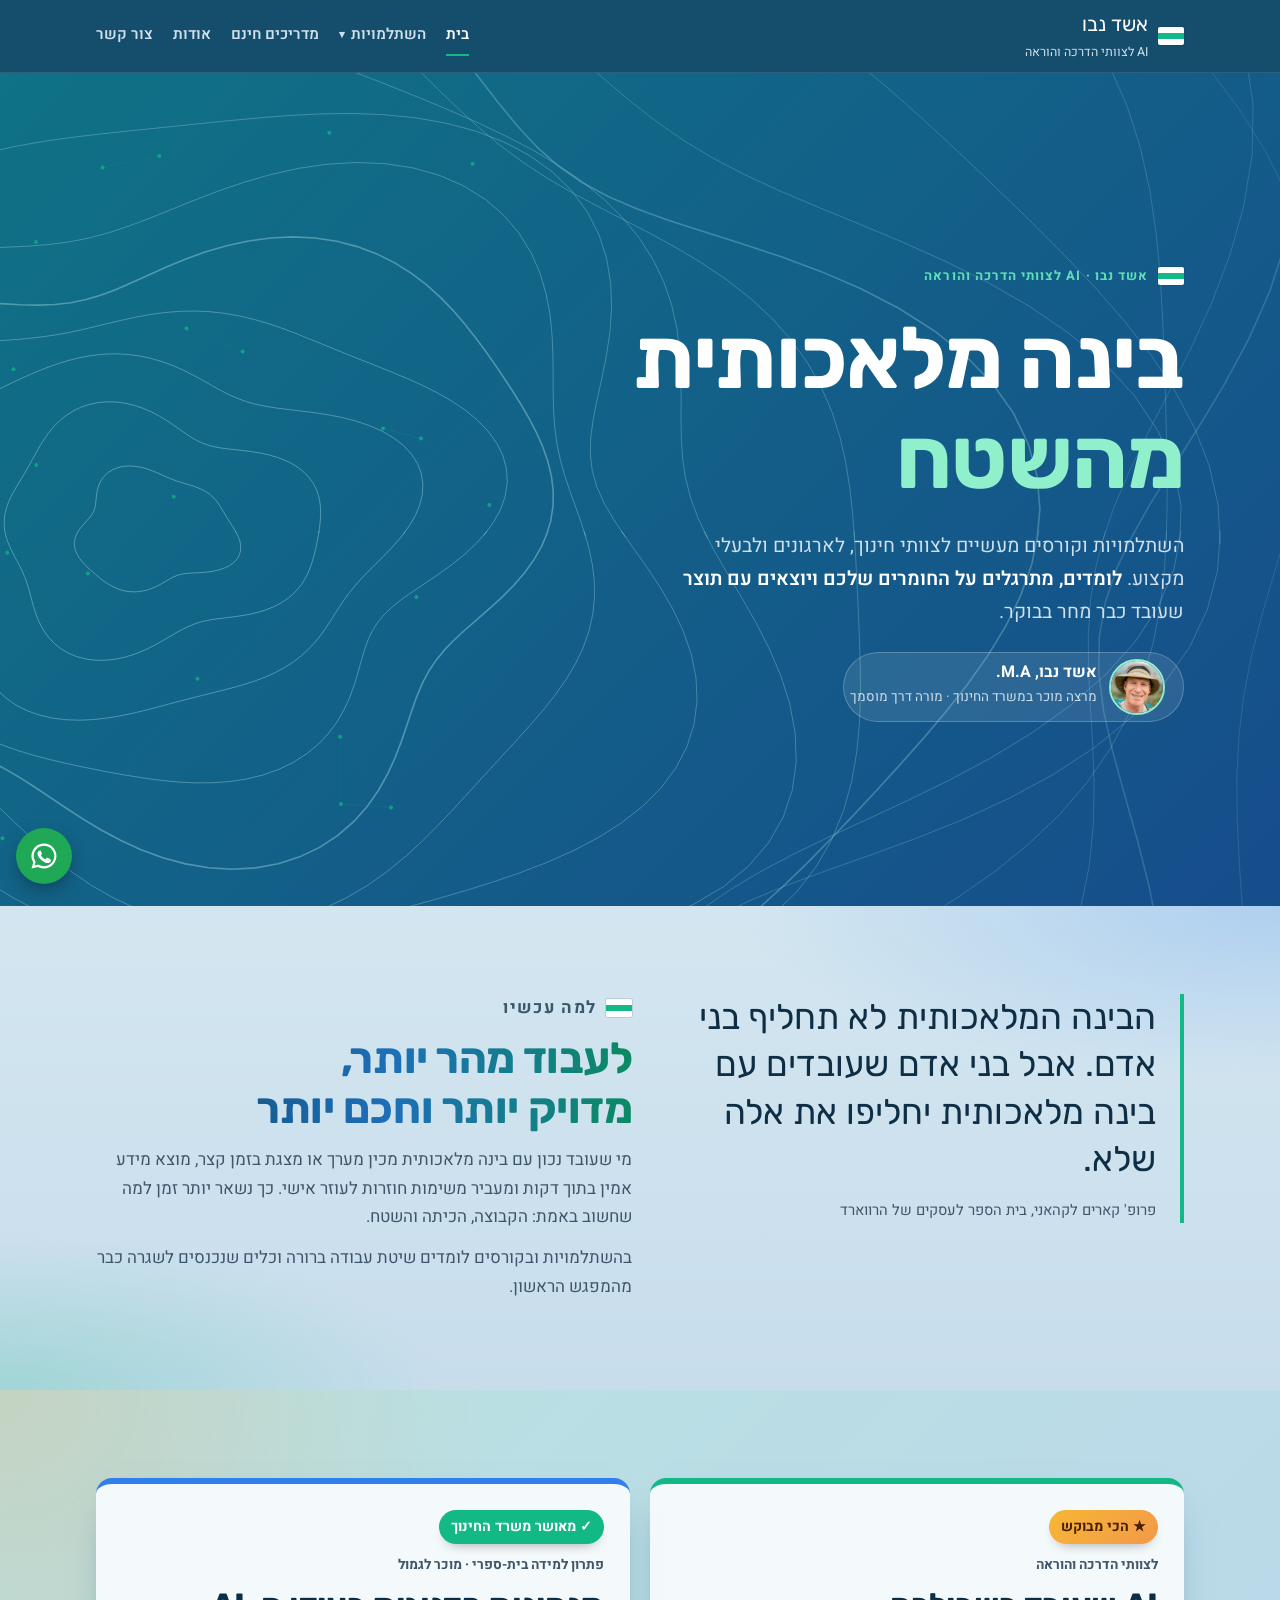
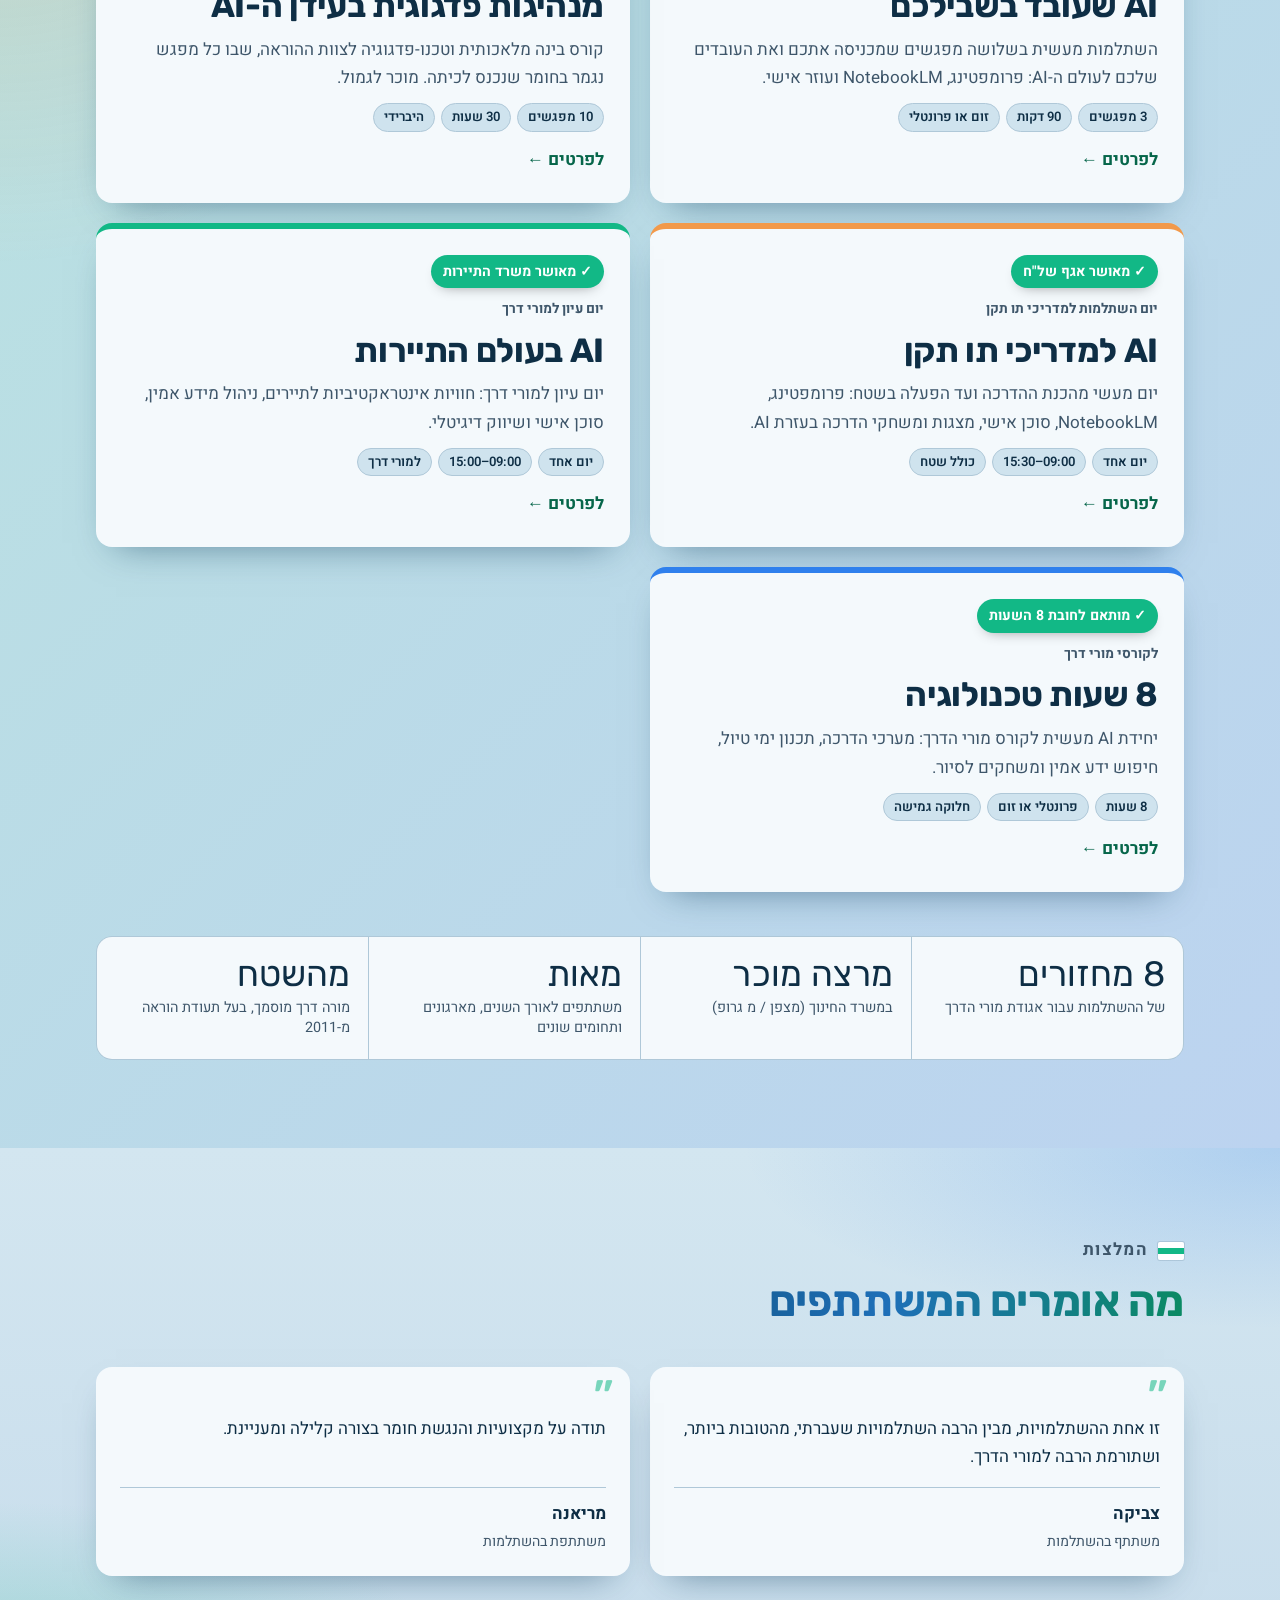
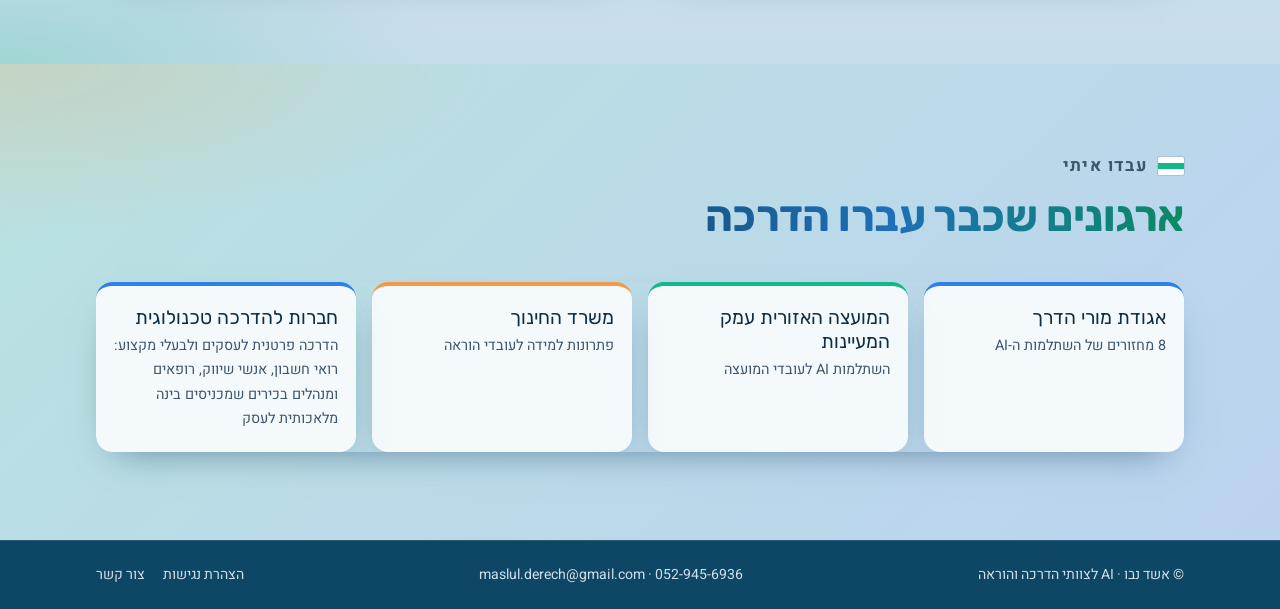
==== index.html @ 171f913a "נגישות, אייקון לטלפון ומפת אתר - קישור דילוג לתוכן, תפריט נגיש למקלדת וקורא מסך - תיקוני ניגודיות צב" ====
<!doctype html>
<html lang="he" dir="rtl">
<head>
<meta charset="utf-8">
<meta name="color-scheme" content="only light">
<meta name="viewport" content="width=device-width,initial-scale=1,viewport-fit=cover">
<title>אשד נבו AI</title>
<meta name="claude:viewport-fit-sides" content="cover">
<meta name="description" content="השתלמויות וקורסים מעשיים בבינה מלאכותית לצוותי הוראה והדרכה, עם אשד נבו.">
<meta property="og:title" content="אשד נבו | AI לצוותי הדרכה והוראה">
<meta property="og:description" content="השתלמויות וקורסים מעשיים בבינה מלאכותית לצוותי הוראה והדרכה, עם אשד נבו.">
<meta property="og:locale" content="he_IL">
<meta property="og:type" content="website">
<meta property="og:image" content="https://nevoes.github.io/eshed-ai/og.jpg">
<meta property="og:image:width" content="1200">
<meta property="og:image:height" content="630">
<meta name="twitter:card" content="summary_large_image">
<meta name="theme-color" content="#0E4766">
<link rel="icon" href="icon.svg" type="image/svg+xml">
<link rel="icon" href="favicon-32.png" sizes="32x32" type="image/png">
<link rel="apple-touch-icon" href="apple-touch-icon.png">
<link rel="manifest" href="manifest.webmanifest">
<meta name="apple-mobile-web-app-title" content="אשד נבו AI">
<link rel="preconnect" href="https://fonts.googleapis.com">
<link rel="preconnect" href="https://fonts.gstatic.com" crossorigin>
<link rel="stylesheet" href="https://fonts.googleapis.com/css2?family=Rubik:wght@500;700&family=Heebo:wght@400;500;600;700&family=IBM+Plex+Mono:wght@500&display=swap">
<link rel="stylesheet" href="style.css?v=15">
</head>
<body>
<a class="skip-link" href="#main">דילוג לתוכן</a>
<svg width="0" height="0" style="position:absolute" aria-hidden="true"><symbol id="i-wa" viewBox="0 0 24 24"><path fill="currentColor" d="M12 2a10 10 0 0 0-8.6 15.1L2 22l5-1.3A10 10 0 1 0 12 2zm0 18.2a8.2 8.2 0 0 1-4.2-1.2l-.3-.2-3 .8.8-2.9-.2-.3A8.2 8.2 0 1 1 12 20.2zm4.5-6.1c-.2-.1-1.5-.7-1.7-.8s-.4-.1-.6.1-.7.8-.8 1-.3.2-.5.1a6.7 6.7 0 0 1-3.3-2.9c-.2-.4.2-.4.7-1.3.1-.2 0-.3 0-.4l-.8-1.8c-.2-.5-.4-.4-.6-.4h-.5a1 1 0 0 0-.7.3 3 3 0 0 0-.9 2.2 5.2 5.2 0 0 0 1.1 2.7 11.8 11.8 0 0 0 4.5 4c1.7.7 2.3.8 3.2.6a2.7 2.7 0 0 0 1.8-1.2 2.2 2.2 0 0 0 .1-1.3c0-.1-.2-.2-.5-.3z"/></symbol></svg>
<header class="top"><div class="wrap">
  <a class="brand" href="index.html"><span class="blaze" aria-hidden="true"><i></i><i></i><i></i></span><span><b>אשד נבו</b><small>AI לצוותי הדרכה והוראה</small></span></a>
  <nav class="nav" aria-label="תוכן האתר"><a href="index.html" aria-current="page">בית</a><div class="dd"><button type="button" aria-haspopup="true" aria-expanded="false">השתלמויות<span aria-hidden="true">▾</span></button><div class="dd-panel"><a href="workshop.html">השתלמות 3 מפגשי AI</a><a href="course.html">פתרון למידה לעובדי הוראה</a><a href="tav-teken.html">השתלמות למדריכי תו תקן</a><a href="tour-guides.html">השתלמות למורי דרך</a><a href="tech-hours.html">8 שעות טכנולוגיה לקורסי מורי דרך</a></div></div><a href="guides.html">מדריכים חינם</a><a href="about.html">אודות</a><a href="contact.html">צור קשר</a></nav>
  <details class="menu"><summary>תפריט</summary><nav class="panel" aria-label="תוכן האתר"><a href="index.html" aria-current="page">בית</a><a href="workshop.html">השתלמות 3 מפגשי AI</a><a href="course.html">פתרון למידה לעובדי הוראה</a><a href="tav-teken.html">השתלמות למדריכי תו תקן</a><a href="tour-guides.html">השתלמות למורי דרך</a><a href="tech-hours.html">8 שעות טכנולוגיה לקורסי מורי דרך</a><a href="guides.html">מדריכים חינם</a><a href="about.html">אודות</a><a href="contact.html">צור קשר</a></nav></details>
</div></header>
<main id="main" tabindex="-1">
<section class="band home"><canvas class="map" aria-hidden="true"></canvas><div class="wrap">
  <p class="eyebrow"><span class="blaze" aria-hidden="true"><i></i><i></i><i></i></span>אשד נבו · AI לצוותי הדרכה והוראה</p>
  <h1>בינה מלאכותית <em>מהשטח</em></h1>
  <p class="lead">השתלמויות וקורסים מעשיים לצוותי חינוך, לארגונים ולבעלי מקצוע. <strong>לומדים, מתרגלים על החומרים שלכם ויוצאים עם תוצר</strong> שעובד כבר מחר בבוקר.</p>
  <div class="who"><img src="eshed.jpg" alt="אשד נבו" width="56" height="56"><span><b>אשד נבו, M.A.</b><small>מרצה מוכר במשרד החינוך · מורה דרך מוסמך</small></span></div>
</div></section>

<section><div class="wrap split">
  <figure class="bigquote"><blockquote>הבינה המלאכותית לא תחליף בני אדם. אבל בני אדם שעובדים עם בינה מלאכותית יחליפו את אלה שלא.</blockquote><figcaption>פרופ' קארים לקהאני, בית הספר לעסקים של הרווארד</figcaption></figure>
  <div class="sec-head" style="margin:0"><p class="eyebrow"><span class="blaze" aria-hidden="true"><i></i><i></i><i></i></span>למה עכשיו</p><h2>לעבוד מהר יותר, מדויק יותר וחכם יותר</h2>
  <p>מי שעובד נכון עם בינה מלאכותית מכין מערך או מצגת בזמן קצר, מוצא מידע אמין בתוך דקות ומעביר משימות חוזרות לעוזר אישי. כך נשאר יותר זמן למה שחשוב באמת: הקבוצה, הכיתה והשטח.</p>
  <p>בהשתלמויות ובקורסים לומדים שיטת עבודה ברורה וכלים שנכנסים לשגרה כבר מהמפגש הראשון.</p></div>
</div></section>
<section class="alt"><div class="wrap" style="display:grid;gap:clamp(28px,4vw,44px)">
  <div class="products">
    <a href="workshop.html"><span class="tag hot">★ הכי מבוקש</span><span class="k">לצוותי הדרכה והוראה</span><h2>AI שעובד בשבילכם</h2><p>השתלמות מעשית בשלושה מפגשים שמכניסה אתכם ואת העובדים שלכם לעולם ה-AI: פרומפטינג, NotebookLM ועוזר אישי.</p><div class="meta"><span>3 מפגשים</span><span>90 דקות</span><span>זום או פרונטלי</span></div><span class="go">לפרטים ←</span></a>
    <a href="course.html"><span class="tag">✓ מאושר משרד החינוך</span><span class="k">פתרון למידה בית-ספרי · מוכר לגמול</span><h2>מנהיגות פדגוגית בעידן ה-AI</h2><p>קורס בינה מלאכותית וטכנו-פדגוגיה לצוות ההוראה, שבו כל מפגש נגמר בחומר שנכנס לכיתה. מוכר לגמול.</p><div class="meta"><span>10 מפגשים</span><span>30 שעות</span><span>היברידי</span></div><span class="go">לפרטים ←</span></a>
    <a href="tav-teken.html"><span class="tag">✓ מאושר אגף של"ח</span><span class="k">יום השתלמות למדריכי תו תקן</span><h2>AI למדריכי תו תקן</h2><p>יום מעשי מהכנת ההדרכה ועד הפעלה בשטח: פרומפטינג, NotebookLM, סוכן אישי, מצגות ומשחקי הדרכה בעזרת AI.</p><div class="meta"><span>יום אחד</span><span>09:00–15:30</span><span>כולל שטח</span></div><span class="go">לפרטים ←</span></a>
    <a href="tour-guides.html"><span class="tag">✓ מאושר משרד התיירות</span><span class="k">יום עיון למורי דרך</span><h2>AI בעולם התיירות</h2><p>יום עיון למורי דרך: חוויות אינטראקטיביות לתיירים, ניהול מידע אמין, סוכן אישי ושיווק דיגיטלי.</p><div class="meta"><span>יום אחד</span><span>09:00–15:00</span><span>למורי דרך</span></div><span class="go">לפרטים ←</span></a>
    <a href="tech-hours.html"><span class="tag">✓ מותאם לחובת 8 השעות</span><span class="k">לקורסי מורי דרך</span><h2>8 שעות טכנולוגיה</h2><p>יחידת AI מעשית לקורס מורי הדרך: מערכי הדרכה, תכנון ימי טיול, חיפוש ידע אמין ומשחקים לסיור.</p><div class="meta"><span>8 שעות</span><span>פרונטלי או זום</span><span>חלוקה גמישה</span></div><span class="go">לפרטים ←</span></a>
  </div>
  <div class="proof">
  <div><b>8 מחזורים</b><small>של ההשתלמות עבור אגודת מורי הדרך</small></div>
  <div><b>מרצה מוכר</b><small>במשרד החינוך (מצפן / מ גרופ)</small></div>
  <div><b>מאות</b><small>משתתפים לאורך השנים, מארגונים ותחומים שונים</small></div>
  <div><b>מהשטח</b><small>מורה דרך מוסמך, בעל תעודת הוראה מ-2011</small></div>
</div>
</div></section>
<section><div class="wrap">
  <div class="sec-head"><p class="eyebrow"><span class="blaze" aria-hidden="true"><i></i><i></i><i></i></span>המלצות</p><h2>מה אומרים המשתתפים</h2></div>
  <div class="quotes q2">
    <figure class="quote"><blockquote>זו אחת ההשתלמויות, מבין הרבה השתלמויות שעברתי, מהטובות ביותר, ושתורמת הרבה למורי הדרך.</blockquote><figcaption><b>צביקה</b><span>משתתף בהשתלמות</span></figcaption></figure>
    <figure class="quote"><blockquote>תודה על מקצועיות והנגשת חומר בצורה קלילה ומעניינת.</blockquote><figcaption><b>מריאנה</b><span>משתתפת בהשתלמות</span></figcaption></figure>
  </div>
</div></section>
<section class="alt"><div class="wrap">
  <div class="sec-head"><p class="eyebrow"><span class="blaze" aria-hidden="true"><i></i><i></i><i></i></span>עבדו איתי</p><h2>ארגונים שכבר עברו הדרכה</h2></div>
  <ul class="orgs">
    <li><b>אגודת מורי הדרך</b><span>8 מחזורים של השתלמות ה-AI</span></li>
    <li><b>המועצה האזורית עמק המעיינות</b><span>השתלמות AI לעובדי המועצה</span></li>
    <li><b>משרד החינוך</b><span>פתרונות למידה לעובדי הוראה</span></li>
    <li><b>חברות להדרכה טכנולוגית</b><span>הדרכה פרטנית לעסקים ולבעלי מקצוע: רואי חשבון, אנשי שיווק, רופאים ומנהלים בכירים שמכניסים בינה מלאכותית לעסק</span></li>
  </ul>
</div></section>
</main>
<footer class="site"><div class="wrap"><span>© אשד נבו · AI לצוותי הדרכה והוראה</span><span>052-945-6936 · maslul.derech@gmail.com</span><nav aria-label="קישורים נוספים"><a href="accessibility.html">הצהרת נגישות</a><a href="contact.html">צור קשר</a></nav></div></footer>
<a class="wa-float" href="https://wa.me/972529456936?text=%D7%94%D7%99%D7%99%20%D7%90%D7%A9%D7%93%2C%20%D7%90%D7%A9%D7%9E%D7%97%20%D7%9C%D7%A9%D7%9E%D7%95%D7%A2%20%D7%A2%D7%9C%20%D7%94%D7%94%D7%A9%D7%AA%D7%9C%D7%9E%D7%95%D7%99%D7%95%D7%AA" target="_blank" rel="noopener" aria-label="שליחת הודעה בווטסאפ"><svg><use href="#i-wa"/></svg></a>
<script src="site.js?v=4"></script>
</body>
</html>
---- style.css ----
/* Layout: trail-sign identity. Dark "map" bands (contour lines resolving into a network) open each page;
   between them, quiet paper sections marked with Israeli trail blazes (white | amber | white) as signposts. */
:root{
  --paper:#F2F4EF; --surface:#FFFFFF; --ink:#16201E; --muted:#56625E; --line:#D7DDD5;
  --night:#0F1918; --night-2:#16231F; --on-night:#E9EFEA; --on-night-muted:#A9B8B1; --contour:#3E5A50;
  --blaze:#F2A516; --blaze-ink:#9A5F00; --blaze-soft:#FBE7BF; --wa:#1FA855;
  --display:"Secular One","Rubik","Arial Hebrew",Arial,sans-serif;
  --body:"IBM Plex Sans Hebrew","Assistant","Segoe UI",Arial,sans-serif;
  --mono:"IBM Plex Mono",ui-monospace,Menlo,monospace;
  --max:1120px; --r:10px;
  color-scheme:only light;
}

*{box-sizing:border-box}
:root{box-sizing:border-box;padding-top:env(safe-area-inset-top,0px);padding-bottom:env(safe-area-inset-bottom,0px)}
@media (prefers-reduced-motion:reduce){*{transition:none!important;animation:none!important}}
body{margin:0;background:var(--paper);color:var(--ink);font-family:var(--body);font-size:1.0625rem;line-height:1.7;direction:rtl;overflow-x:hidden}
body::before{content:"";position:fixed;inset:0 0 auto;height:env(safe-area-inset-top,0px);z-index:40;background:var(--night)}
img{max-width:100%}
[hidden]{display:none!important}
h1,h2,h3{font-family:var(--display);font-weight:400;line-height:1.15;margin:0;text-wrap:balance}
p{margin:0}
a{color:inherit}
:focus-visible{outline:3px solid var(--blaze);outline-offset:3px;border-radius:4px}
.wrap{max-width:var(--max);margin-inline:auto;padding-left:max(16px,env(safe-area-inset-left,0px));padding-right:max(16px,env(safe-area-inset-right,0px))}

.blaze{display:inline-flex;flex-direction:column;width:26px;height:18px;border-radius:2px;overflow:hidden;flex:none;box-shadow:0 0 0 1px color-mix(in srgb,var(--ink) 18%,transparent)}
.blaze i{flex:1;background:#fff}.blaze i:nth-child(2){background:var(--blaze)}
.eyebrow{display:flex;align-items:center;gap:10px;font-size:.82rem;font-weight:700;letter-spacing:.08em;color:var(--blaze-ink)}
.mono{font-family:var(--mono);font-size:.8rem;letter-spacing:.02em}

.btn{display:inline-flex;align-items:center;justify-content:center;gap:8px;font:700 1rem/1 var(--body);text-decoration:none;border-radius:8px;padding:14px 22px;border:2px solid transparent;cursor:pointer;transition:transform .15s,background .15s,border-color .15s}
.btn:hover{transform:translateY(-1px)}
.btn svg{width:19px;height:19px;flex:none}
.btn-blaze{background:var(--blaze);color:#1A1405}
.btn-ghost{border-color:color-mix(in srgb,var(--on-night) 35%,transparent);color:var(--on-night)}
.btn-ghost:hover{border-color:var(--on-night)}
.btn-line{border-color:var(--line);color:var(--ink);background:var(--surface)}
.btn-line:hover{border-color:var(--ink)}
.btn-wa{background:#15803F;color:#fff}
.actions{display:flex;flex-wrap:wrap;gap:12px}

/* header + nav */
.top{position:sticky;top:env(safe-area-inset-top,0px);z-index:30;background:color-mix(in srgb,var(--night) 94%,transparent);backdrop-filter:blur(10px);color:var(--on-night);border-bottom:1px solid color-mix(in srgb,var(--on-night) 10%,transparent)}
.top .wrap{display:flex;align-items:center;justify-content:space-between;gap:16px;padding-block:12px;position:relative}
.brand{display:flex;align-items:center;gap:10px;text-decoration:none;min-width:0}
.brand b{font-family:var(--display);font-weight:400;font-size:1.25rem;line-height:1}
.brand small{display:block;font-size:.78rem;color:var(--on-night-muted);line-height:1.3;margin-top:3px}
.nav{display:flex;gap:20px;align-items:center}
.nav a{text-decoration:none;font-weight:600;font-size:.95rem;color:var(--on-night-muted);padding-block:6px;border-bottom:2px solid transparent}
.nav a:hover{color:var(--on-night)}
.nav a[aria-current="page"]{color:var(--on-night);border-color:var(--blaze)}
.menu{display:none}
.menu summary{list-style:none;cursor:pointer;border:1px solid color-mix(in srgb,var(--on-night) 25%,transparent);border-radius:8px;padding:8px 12px;font-weight:700;font-size:.92rem}
.menu summary::-webkit-details-marker{display:none}
.menu .panel{position:absolute;inset-inline:0;top:100%;background:var(--night);border-bottom:1px solid color-mix(in srgb,var(--on-night) 12%,transparent);padding:8px max(16px,env(safe-area-inset-right,0px)) 16px max(16px,env(safe-area-inset-left,0px));display:grid}
.menu .panel a{text-decoration:none;padding:12px 0;border-bottom:1px solid color-mix(in srgb,var(--on-night) 10%,transparent);font-weight:600}
.menu .panel a[aria-current="page"]{color:var(--blaze)}
@media (max-width:900px){.nav{display:none}.menu{display:block}}

/* page bands */
.band{position:relative;background:var(--night);color:var(--on-night);overflow:hidden}
.band canvas{position:absolute;inset:0;width:100%;height:100%;display:block}
.band .wrap{position:relative;display:grid;gap:18px;padding-block:clamp(44px,7vw,80px)}
.band .eyebrow{color:var(--blaze)}
.band h1{font-size:clamp(2.2rem,5.6vw,3.8rem);max-width:16ch}
.band .lead{font-size:clamp(1.05rem,1.9vw,1.22rem);max-width:48ch;color:var(--on-night-muted)}
.band.home .wrap{padding-block:clamp(56px,9vw,104px) clamp(56px,8vw,96px);gap:22px}
.band.home h1{font-size:clamp(2.6rem,7.5vw,5.4rem);max-width:11ch}
.band h1 em{font-style:normal;color:var(--blaze)}
.band .lead strong{color:var(--on-night);font-weight:600}
.creds{display:flex;flex-wrap:wrap;gap:8px}
.creds span{font-size:.86rem;font-weight:600;padding:5px 12px;border-radius:999px;border:1px solid color-mix(in srgb,var(--on-night) 22%,transparent);background:color-mix(in srgb,var(--night) 70%,transparent)}
.crumb{font-size:.88rem;color:var(--on-night-muted)}
.crumb a{text-decoration:none}

section{padding-block:clamp(48px,7vw,88px)}
.alt{background:var(--surface);border-block:1px solid var(--line)}
.sec-head{display:grid;gap:12px;margin-bottom:clamp(24px,4vw,40px);max-width:660px}
.sec-head h2{font-size:clamp(1.8rem,4vw,2.7rem)}
.sec-head p{color:var(--muted);font-size:1.06rem}

/* proof strip */
.proof{display:grid;grid-template-columns:repeat(4,minmax(0,1fr));gap:1px;background:var(--line);border:1px solid var(--line);border-radius:var(--r);overflow:hidden}
.proof div{background:var(--surface);padding:18px 18px 20px;display:grid;gap:4px;align-content:start}
.proof b{font-family:var(--display);font-weight:400;font-size:clamp(1.6rem,3vw,2.2rem);line-height:1.1}
.proof small{color:var(--muted);font-size:.9rem;line-height:1.45}
@media (max-width:820px){.proof{grid-template-columns:repeat(2,minmax(0,1fr))}}

/* table of contents (home) */
.toc{list-style:none;margin:0;padding:0;display:grid;grid-template-columns:repeat(2,minmax(0,1fr));gap:20px}
.toc a{display:grid;grid-template-columns:auto minmax(0,1fr) auto;gap:6px 16px;align-items:start;text-decoration:none;background:var(--surface);border:1px solid var(--line);border-radius:var(--r);padding:22px 22px 24px;height:100%;transition:border-color .15s,transform .15s}
.toc a:hover{border-color:var(--ink);transform:translateY(-2px)}
.toc .k{font-family:var(--display);font-size:1.6rem;line-height:1.2;color:var(--blaze-ink)}
.toc h3{font-size:1.4rem}
.toc p{grid-column:2;color:var(--muted);font-size:.98rem}
.toc .go{grid-row:1;grid-column:3;font-weight:700;color:var(--blaze-ink)}
.toc .meta{grid-column:2;display:flex;flex-wrap:wrap;gap:6px;margin-top:6px}
.toc .meta span{font-size:.82rem;font-weight:600;background:var(--paper);border:1px solid var(--line);border-radius:999px;padding:2px 10px}
.toc li.main a{border-top:3px solid var(--blaze)}
@media (max-width:760px){.toc{grid-template-columns:1fr}}

/* why */
.why{display:grid;grid-template-columns:repeat(3,minmax(0,1fr));gap:clamp(20px,3vw,40px)}
.why div{display:grid;gap:8px;align-content:start;padding-top:18px;border-top:3px solid var(--ink)}
.why h3{font-size:1.35rem}
.why p{color:var(--muted)}
@media (max-width:760px){.why{grid-template-columns:1fr}}

/* sessions (workshop) */
.track{display:grid;grid-template-columns:repeat(3,minmax(0,1fr));border:1px solid var(--line);border-radius:var(--r);overflow:hidden;background:var(--surface)}
.sess{padding:24px 24px 26px;display:grid;gap:10px;align-content:start;border-inline-start:1px solid var(--line);min-width:0}
.sess:first-child{border-inline-start:0}
.sess .num{display:flex;align-items:center;justify-content:space-between;gap:8px}
.sess .num b{font-family:var(--display);font-weight:400;font-size:2.4rem;line-height:1;color:var(--blaze-ink)}
.sess h3{font-size:1.35rem}
.sess p{color:var(--muted);font-size:.98rem}
@media (max-width:820px){.track{grid-template-columns:1fr}.sess{border-inline-start:0;border-top:1px solid var(--line)}.sess:first-child{border-top:0}}
.note{margin-top:18px;display:flex;gap:14px;align-items:flex-start;background:var(--blaze-soft);border-radius:var(--r);padding:16px 20px}
.note .blaze{margin-top:5px}
.facts{display:flex;flex-wrap:wrap;gap:10px 28px;margin-top:22px;color:var(--muted);font-size:.95rem}
.facts b{color:var(--ink)}
.aud{display:flex;flex-wrap:wrap;gap:8px 10px;align-items:center}
.aud span{font-size:.92rem;font-weight:600;padding:6px 14px;border-radius:999px;background:var(--surface);border:1px solid var(--line)}
.alt .aud span{background:var(--paper)}
.feature{display:grid;grid-template-columns:auto minmax(0,1fr);gap:18px 24px;align-items:center;background:var(--night);color:var(--on-night);border-radius:14px;padding:clamp(22px,3.5vw,34px)}
.feature b{font-family:var(--display);font-weight:400;font-size:clamp(3.2rem,8vw,5rem);line-height:1;color:var(--blaze)}
.feature h3{font-size:clamp(1.3rem,2.6vw,1.7rem)}
.feature p{color:var(--on-night-muted)}
@media (max-width:520px){.feature{grid-template-columns:1fr}}

/* course */
.specs{display:grid;grid-template-columns:repeat(4,minmax(0,1fr));gap:1px;background:var(--line);border:1px solid var(--line);border-radius:var(--r);overflow:hidden}
.specs div{background:var(--surface);padding:14px 16px;display:grid;gap:2px}
.specs b{font-family:var(--display);font-weight:400;font-size:1.5rem;line-height:1.1}
.specs small{color:var(--muted);font-size:.85rem}
@media (max-width:760px){.specs{grid-template-columns:repeat(2,minmax(0,1fr))}}
.syll{list-style:none;margin:0;padding:0;border-top:1px solid var(--line);max-width:860px}
.syll li{display:grid;grid-template-columns:3rem minmax(0,1fr) auto;gap:4px 16px;align-items:baseline;padding-block:14px;border-bottom:1px solid var(--line)}
.syll .n{font-family:var(--display);font-size:1.5rem;line-height:1.2;color:var(--blaze-ink);font-variant-numeric:tabular-nums}
.syll h3{font-family:var(--body);font-weight:700;font-size:1.04rem;line-height:1.45}
.syll .tools{grid-column:2;display:flex;flex-wrap:wrap;gap:6px}
.syll .tools span{background:var(--paper);border:1px solid var(--line);border-radius:4px;padding:1px 7px;color:var(--muted)}
.alt .syll .tools span{background:var(--paper)}
.syll .type{grid-column:3;grid-row:1;font-size:.82rem;font-weight:700;color:var(--muted);white-space:nowrap}
.syll .type.a{color:var(--blaze-ink)}
@media (max-width:520px){.syll li{grid-template-columns:2.4rem minmax(0,1fr)}.syll .type{grid-column:2;grid-row:auto}}
.cols3{display:grid;grid-template-columns:repeat(3,minmax(0,1fr));gap:clamp(18px,3vw,32px)}
.cols3 div{display:grid;gap:6px;align-content:start}
.cols3 h3{font-family:var(--body);font-weight:700;font-size:1.06rem}
.cols3 p{color:var(--muted);font-size:.97rem}
@media (max-width:760px){.cols3{grid-template-columns:1fr}}

/* about */
.about{display:grid;grid-template-columns:auto minmax(0,1fr);gap:clamp(24px,5vw,56px);align-items:start}
.portrait{width:clamp(150px,22vw,230px);aspect-ratio:1;max-width:100%;border-radius:50%;background:var(--night);color:var(--blaze);display:grid;place-items:center;font-family:var(--display);font-size:3rem;position:relative;overflow:hidden}
.portrait::after{content:"";position:absolute;inset:8px;border-radius:50%;border:2px dashed color-mix(in srgb,var(--on-night) 25%,transparent)}
.portrait img{width:100%;height:100%;object-fit:cover}
.about .txt{display:grid;gap:16px;min-width:0}
.about p{color:var(--muted);max-width:62ch}
.compass{border-inline-start:4px solid var(--blaze);padding-inline-start:16px;font-family:var(--display);font-size:clamp(1.15rem,2.2vw,1.4rem);line-height:1.5}
.compass small{display:block;font-family:var(--body);font-size:.85rem;color:var(--muted);margin-bottom:2px}
@media (max-width:640px){.about{grid-template-columns:1fr}}
.cv{list-style:none;margin:0;padding:0;display:grid;grid-template-columns:repeat(2,minmax(0,1fr));column-gap:clamp(24px,4vw,48px)}
.cv li{padding-block:14px;border-top:1px solid var(--line);display:grid;gap:2px}
.cv b{font-size:1.04rem}
.cv small{color:var(--muted);font-size:.92rem}
@media (max-width:700px){.cv{grid-template-columns:1fr}}
.free{display:flex;flex-wrap:wrap;align-items:center;justify-content:space-between;gap:18px;background:var(--surface);border:1px solid var(--line);border-radius:14px;padding:clamp(20px,3vw,30px)}
.alt .free{background:var(--paper)}
.free div{display:grid;gap:6px;min-width:0;flex:1 1 320px}
.free h3{font-size:1.45rem}
.free p{color:var(--muted)}
.tag{justify-self:start;font-size:.78rem;font-weight:700;background:var(--blaze-soft);color:var(--blaze-ink);padding:2px 10px;border-radius:4px}

/* contact */
.lines{display:grid;gap:10px;max-width:520px}
.line{display:flex;align-items:center;justify-content:space-between;gap:12px;padding:14px 16px;border:1px solid var(--line);border-radius:10px;background:var(--surface)}
.line div{min-width:0}
.line small{display:block;color:var(--muted);font-size:.82rem}
.line span{font-weight:700;font-size:1.1rem;word-break:break-all;user-select:all}
.line button{font:600 .85rem var(--body);background:transparent;color:var(--ink);border:1px solid var(--line);border-radius:6px;padding:7px 12px;cursor:pointer;flex:none}

/* CTA band */
.cta{background:var(--night);color:var(--on-night)}
.cta .wrap{display:flex;flex-wrap:wrap;align-items:center;justify-content:space-between;gap:20px}
.cta h2{font-size:clamp(1.6rem,3.6vw,2.4rem)}
.cta p{color:var(--on-night-muted)}
.cta .txt{display:grid;gap:8px;min-width:0;flex:1 1 360px}

footer.site{background:var(--night);color:var(--on-night-muted);font-size:.88rem;border-top:1px solid color-mix(in srgb,var(--on-night) 10%,transparent)}
footer.site .wrap{display:flex;flex-wrap:wrap;justify-content:space-between;gap:10px 24px;padding-block:22px}
footer.site nav{display:flex;flex-wrap:wrap;gap:6px 18px}
footer.site a{text-decoration:none}
footer.site a:hover{color:var(--on-night)}

.wa-float{position:fixed;left:calc(16px + env(safe-area-inset-left,0px));bottom:calc(16px + env(safe-area-inset-bottom,0px));z-index:35;width:56px;height:56px;border-radius:50%;background:var(--wa);color:#fff;display:none;place-items:center;box-shadow:0 8px 22px -6px rgba(0,0,0,.45)}
.wa-float svg{width:30px;height:30px}
@media (max-width:760px){.wa-float{display:grid}}

/* light motion: one load sequence + gentle hovers (content is visible at rest; animation only eases it in) */
@keyframes rise{from{opacity:.001;transform:translateY(14px)}to{opacity:1;transform:none}}
.band .wrap>*{animation:rise .7s cubic-bezier(.2,.7,.2,1) both}
.band .wrap>*:nth-child(2){animation-delay:.08s}
.band .wrap>*:nth-child(3){animation-delay:.16s}
.band .wrap>*:nth-child(4){animation-delay:.24s}
.band .wrap>*:nth-child(5){animation-delay:.32s}
.toc li,.proof div,.sess{animation:rise .7s cubic-bezier(.2,.7,.2,1) both;animation-delay:.35s}
.toc li:nth-child(2),.proof div:nth-child(2),.sess:nth-child(2){animation-delay:.43s}
.toc li:nth-child(3),.proof div:nth-child(3),.sess:nth-child(3){animation-delay:.51s}
.toc li:nth-child(4),.proof div:nth-child(4){animation-delay:.59s}
.blaze i:nth-child(2){transition:transform .3s}
a:hover .blaze i:nth-child(2),.eyebrow:hover .blaze i:nth-child(2){transform:scaleX(1.15)}
.syll li{transition:background .2s}
.syll li:hover{background:color-mix(in srgb,var(--blaze) 7%,transparent)}
.why div{transition:border-color .2s}
.why div:hover{border-color:var(--blaze)}
@media (prefers-reduced-motion:reduce){.band .wrap>*,.toc li,.proof div,.sess{animation:none}}

/* landing-page blocks */
.pain{list-style:none;margin:0;padding:0;display:grid;grid-template-columns:repeat(3,minmax(0,1fr));gap:clamp(16px,3vw,28px)}
.pain li{display:grid;gap:6px;align-content:start;padding:18px 20px;border-radius:var(--r);background:var(--surface);border:1px solid var(--line)}
.alt .pain li{background:var(--paper)}
.pain b{font-size:1.06rem}
.pain span{color:var(--muted);font-size:.96rem}
@media (max-width:760px){.pain{grid-template-columns:1fr}}
.gets{list-style:none;margin:0;padding:0;display:grid;grid-template-columns:repeat(2,minmax(0,1fr));gap:12px 32px}
.gets li{display:grid;grid-template-columns:auto minmax(0,1fr);gap:12px;align-items:start;padding-block:10px;border-top:1px solid var(--line)}
.gets li::before{content:"";width:12px;height:12px;margin-top:8px;border-radius:2px;background:var(--blaze)}
@media (max-width:640px){.gets{grid-template-columns:1fr}}
.products{display:grid;grid-template-columns:repeat(2,minmax(0,1fr));gap:20px}
.products a{display:grid;gap:10px;align-content:start;text-decoration:none;background:var(--surface);border:1px solid var(--line);border-top:3px solid var(--blaze);border-radius:var(--r);padding:26px 26px 28px;transition:border-color .15s,transform .15s;animation:rise .7s cubic-bezier(.2,.7,.2,1) both;animation-delay:.35s}
.products a:nth-child(2){animation-delay:.45s}
.products a:hover{border-color:var(--ink);border-top-color:var(--blaze);transform:translateY(-2px)}
.products .k{font-size:.85rem;font-weight:700;color:var(--blaze-ink)}
.products h2{font-size:clamp(1.6rem,3vw,2.1rem)}
.products p{color:var(--muted)}
.products .meta{display:flex;flex-wrap:wrap;gap:6px}
.products .meta span{font-size:.82rem;font-weight:600;background:var(--paper);border:1px solid var(--line);border-radius:999px;padding:2px 10px}
.products .go{font-weight:700;color:var(--blaze-ink);margin-top:4px}
@media (max-width:760px){.products{grid-template-columns:1fr}}
@media (prefers-reduced-motion:reduce){.products a{animation:none}}

/* simple lead form */
.lead-form{display:grid;gap:14px;max-width:560px}
.lead-form .row2{display:grid;grid-template-columns:1fr 1fr;gap:12px}
@media (max-width:480px){.lead-form .row2{grid-template-columns:1fr}}
.field{display:grid;gap:5px}
.field label{font-size:.9rem;font-weight:600;color:var(--muted)}
.field input,.field textarea{font:500 1rem var(--body);color:var(--ink);background:var(--surface);border:1px solid var(--line);border-radius:8px;padding:12px;width:100%}
.alt .field input,.alt .field textarea{background:var(--paper)}
.field input:focus,.field textarea:focus{outline:2px solid var(--blaze);outline-offset:0;border-color:transparent}
.field textarea{min-height:96px;resize:vertical}
.lead-form .btn{justify-self:start}
.form-msg{font-size:.92rem;color:var(--muted)}
.contact-alt{color:var(--muted);font-size:.95rem}
.contact-alt span{font-weight:700;color:var(--ink);user-select:all}
.split{display:grid;grid-template-columns:minmax(0,1fr) minmax(0,1.1fr);gap:clamp(24px,5vw,64px);align-items:start}
@media (max-width:820px){.split{grid-template-columns:1fr}}
.gets li b{color:var(--ink)}
.gets li span{color:var(--muted)}
.rubric li{grid-template-columns:3rem minmax(0,1fr)}
.biblio{list-style:none;margin:0;padding:0;display:grid;gap:0;max-width:860px;border-top:1px solid var(--line)}
.biblio li{padding-block:12px;border-bottom:1px solid var(--line);color:var(--muted);font-size:.95rem;line-height:1.6}
.biblio li[dir="ltr"]{text-align:left}
.biblio a{color:var(--blaze-ink);font-weight:600}

/* workshop landing extras */
.statband{background:var(--night);color:var(--on-night);padding-block:clamp(22px,3vw,30px);border-top:1px solid color-mix(in srgb,var(--on-night) 10%,transparent)}
.statband .wrap{display:grid;grid-template-columns:repeat(3,minmax(0,1fr));gap:16px}
.statband div{display:grid;gap:2px}
.statband b{font-family:var(--display);font-weight:400;font-size:clamp(1.8rem,4vw,2.6rem);line-height:1.1;color:var(--blaze)}
.statband span{color:var(--on-night-muted);font-size:.92rem}
@media (max-width:560px){.statband .wrap{grid-template-columns:1fr}}
.demo{display:grid;grid-template-columns:repeat(2,minmax(0,1fr));gap:20px}
.chat{margin:0;display:grid;gap:12px;align-content:start;background:var(--paper);border:1px solid var(--line);border-radius:14px;padding:20px 22px 22px}
.chat figcaption{font-size:.82rem;font-weight:700;letter-spacing:.06em;color:var(--muted)}
.chat.strong{border-color:color-mix(in srgb,var(--blaze) 60%,var(--line));box-shadow:0 18px 40px -28px color-mix(in srgb,var(--blaze) 70%,transparent)}
.chat.strong figcaption{color:var(--blaze-ink)}
.chat .ask{justify-self:start;max-width:92%;background:var(--night);color:var(--on-night);padding:12px 14px;border-radius:12px 12px 12px 4px;font-size:.97rem;line-height:1.6}
.chat .ans{justify-self:end;max-width:92%;background:var(--surface);border:1px solid var(--line);padding:12px 14px;border-radius:12px 12px 4px 12px;font-size:.95rem;color:var(--muted)}
.chat.strong .ans{color:var(--ink);border-color:color-mix(in srgb,var(--blaze) 40%,var(--line))}
.caret{display:inline-block;width:2px;height:1em;background:var(--blaze);margin-inline-start:3px;vertical-align:-2px;animation:blink 1.1s steps(1) infinite}
@keyframes blink{50%{opacity:0}}
@media (max-width:760px){.demo{grid-template-columns:1fr}}
.sess .out{margin-top:6px;padding-top:12px;border-top:1px dashed var(--line);color:var(--ink);font-weight:600;font-size:.95rem;display:grid;gap:2px}
.sess .out span{font-size:.75rem;font-weight:700;letter-spacing:.08em;color:var(--blaze-ink)}

.quotes{display:grid;grid-template-columns:repeat(3,minmax(0,1fr));gap:20px}
.quote{margin:0;display:grid;gap:16px;align-content:space-between;background:var(--paper);border:1px solid var(--line);border-radius:var(--r);padding:24px 24px 22px;position:relative}
.quote::before{content:"”";position:absolute;top:6px;inset-inline-start:16px;font-family:var(--display);font-size:3.6rem;line-height:1;color:var(--blaze);opacity:.55}
.quote blockquote{margin:0;padding-top:24px;font-size:1.06rem;line-height:1.65}
.quote figcaption{display:grid;gap:1px;padding-top:12px;border-top:1px solid var(--line)}
.quote figcaption span{color:var(--muted);font-size:.88rem}
@media (max-width:860px){.quotes{grid-template-columns:1fr}}
.wa-float{display:grid}
.bigquote{margin:0;display:grid;gap:14px;align-content:start;border-inline-start:4px solid var(--blaze);padding-inline-start:clamp(16px,2.5vw,24px)}
.bigquote blockquote{margin:0;font-family:var(--display);font-size:clamp(1.5rem,3.2vw,2.2rem);line-height:1.35;color:var(--ink)}
.bigquote figcaption{color:var(--muted);font-size:.92rem}
.orgs{list-style:none;margin:0;padding:0;display:grid;grid-template-columns:repeat(4,minmax(0,1fr));gap:1px;background:var(--line);border:1px solid var(--line);border-radius:var(--r);overflow:hidden}
.orgs li{background:var(--paper);padding:20px 18px;display:grid;gap:4px;align-content:start}
.orgs b{font-family:var(--display);font-weight:400;font-size:1.2rem;line-height:1.25}
.orgs span{color:var(--muted);font-size:.9rem}
@media (max-width:860px){.orgs{grid-template-columns:repeat(2,minmax(0,1fr))}}
@media (max-width:460px){.orgs{grid-template-columns:1fr}}

/* ===== Synthesis with the existing Base44 look: navy-teal, emerald action, soft white cards ===== */
:root{
  --paper:#F4F6F9; --surface:#FFFFFF; --ink:#12324A; --muted:#5B6B7A; --line:#E1E7EE;
  --night:#0E4766; --night-2:#0B3A54; --on-night:#FFFFFF; --on-night-muted:#CFE0EA; --contour:#7FB8C9;
  --blaze:#12B886; --blaze-ink:#0B8A63; --blaze-soft:#E3F7EF; --wa:#1FA855;
  --grad:linear-gradient(135deg,#0F7285 0%,#174A8C 60%,#1E3C8C 100%);
  --shadow:0 12px 32px -20px rgba(14,71,102,.45);
  --display:"Rubik","Heebo","Arial Hebrew",Arial,sans-serif;
  --body:"Heebo","Rubik","Segoe UI",Arial,sans-serif;
  --r:16px;
}

h1,h2,h3{font-weight:700;letter-spacing:-.01em}
.top{background:color-mix(in srgb,var(--night) 96%,transparent)}
.band{background:var(--grad)}
.band .eyebrow,.feature b,.statband b{color:#8FF0CB}
.band h1 em{color:#8FF0CB}
.btn{border-radius:999px}
.btn-blaze{background:var(--blaze);color:#fff}
.btn-blaze:hover{background:color-mix(in srgb,var(--blaze) 88%,#000)}
.statband{background:var(--night)}
.sec-head h2{color:var(--ink)}
/* soft cards */
.products a,.track,.pain li,.quote,.free,.line,.specs,.orgs,.sess .out{border-color:var(--line)}
.products a,.track,.free,.orgs,.specs{border:0;box-shadow:var(--shadow);border-radius:var(--r)}
.products a{border-top:4px solid var(--blaze)}
.products a:hover{box-shadow:0 18px 40px -18px rgba(14,71,102,.5)}
.orgs{background:transparent;gap:16px}
.orgs li{background:var(--surface);border-radius:var(--r);box-shadow:var(--shadow)}
.alt .orgs li{background:var(--paper)}
.alt{border-block:0}
.lead-form .field input,.lead-form .field textarea{border-radius:12px}
.note{border-radius:var(--r)}
.feature{background:var(--grad);border-radius:20px}
.cta{background:var(--grad)}
.aud span{border-radius:999px;background:var(--blaze-soft);border-color:transparent;color:var(--blaze-ink)}
.alt .aud span{background:var(--blaze-soft)}
.blaze{box-shadow:0 0 0 1px color-mix(in srgb,var(--ink) 12%,transparent)}
.quotes.q2{grid-template-columns:repeat(2,minmax(0,1fr))}
.quote{background:var(--surface);border:0;box-shadow:var(--shadow);border-radius:var(--r)}
.quote figcaption span:empty{display:none}
@media (max-width:760px){.quotes.q2{grid-template-columns:1fr}}

/* scroll reveal (added by script only to below-the-fold items) */
.pre{opacity:.001;transform:translateY(18px);transition:opacity .6s ease,transform .6s cubic-bezier(.2,.7,.2,1);transition-delay:var(--d,0ms)}
.pre.in{opacity:1;transform:none}
/* gentle hovers */
.quote,.orgs li,.sess,.specs div{transition:transform .25s ease,box-shadow .25s ease}
.quote:hover,.orgs li:hover{transform:translateY(-3px);box-shadow:0 18px 40px -20px rgba(14,71,102,.5)}
.sess:hover{background:color-mix(in srgb,var(--blaze) 5%,var(--surface))}
.btn-blaze{box-shadow:0 8px 20px -10px color-mix(in srgb,var(--blaze) 80%,transparent)}
.wa-float{animation:waPulse 2.8s ease-out 1.5s 3}
@keyframes waPulse{0%{box-shadow:0 0 0 0 color-mix(in srgb,var(--wa) 55%,transparent)}100%{box-shadow:0 0 0 16px transparent}}
@media (prefers-reduced-motion:reduce){.pre{opacity:1;transform:none;transition:none}.wa-float{animation:none}}

/* stronger but still gentle motion */
.pre{transform:translateY(34px) scale(.98);transition:opacity .9s ease,transform .9s cubic-bezier(.16,.8,.24,1);transition-delay:var(--d,0ms)}
@keyframes rise{from{opacity:.001;transform:translateY(26px)}to{opacity:1;transform:none}}
.band .wrap>*{animation-duration:1s}
.band{background-size:180% 180%;animation:drift 16s ease-in-out infinite alternate}
@keyframes drift{from{background-position:0% 30%}to{background-position:100% 70%}}
.top .brand .blaze i:nth-child(2){animation:blazeIn 1.2s cubic-bezier(.2,.7,.2,1) .3s both;transform-origin:center}
@keyframes blazeIn{from{transform:scaleX(0)}to{transform:scaleX(1)}}
.sess .num b{display:inline-block;transition:transform .3s ease}
.sess:hover .num b,.sess:active .num b{transform:translateY(-3px) scale(1.08)}
.products a:active,.quote:active,.orgs li:active{transform:translateY(-2px)}
@media (prefers-reduced-motion:reduce){.band{animation:none}.top .brand .blaze i:nth-child(2){animation:none}}

.who{display:inline-flex;align-items:center;gap:12px;text-decoration:none;justify-self:start;background:color-mix(in srgb,#fff 10%,transparent);border:1px solid color-mix(in srgb,#fff 22%,transparent);border-radius:999px;padding:6px 18px 6px 6px}
.who img{width:56px;height:56px;border-radius:50%;object-fit:cover;border:2px solid #8FF0CB}
.who b{display:block;font-size:1rem;line-height:1.2}
.who small{color:var(--on-night-muted);font-size:.84rem}
.portrait::after{display:none}
.portrait{box-shadow:0 0 0 6px var(--blaze-soft),var(--shadow)}
.syll .desc{grid-column:2;color:var(--muted);font-size:.95rem;line-height:1.55;margin:0}
.values{display:grid;grid-template-columns:repeat(2,minmax(0,1fr));gap:16px}
.values div{background:var(--surface);border-radius:var(--r);box-shadow:var(--shadow);padding:20px;display:grid;gap:6px;align-content:start}
.values h3{font-size:1.1rem}
.values p{color:var(--muted);font-size:.95rem}
.ico{width:46px;height:46px;border-radius:50%;display:grid;place-items:center;background:var(--blaze-soft);color:var(--blaze-ink);margin-bottom:4px}
.ico svg{width:24px;height:24px}
@media (max-width:520px){.values{grid-template-columns:1fr}}
.single{max-width:760px;margin-inline:auto}
.single .quote blockquote{font-size:1.2rem}
.cv2{display:grid;grid-template-columns:minmax(0,1.3fr) minmax(0,1fr);gap:clamp(24px,5vw,56px)}
.cv2>div{display:grid;gap:10px;align-content:start}
@media (max-width:760px){.cv2{grid-template-columns:1fr}}
.cv small:empty{display:none}
.guides{display:grid;grid-template-columns:repeat(auto-fill,minmax(280px,1fr));gap:20px}
.guide{display:grid;gap:10px;align-content:start;text-decoration:none;background:var(--surface);border-radius:var(--r);box-shadow:var(--shadow);border-top:4px solid var(--blaze);padding:24px;transition:transform .2s,box-shadow .2s}
.guide:hover{transform:translateY(-3px)}
.guide h2{font-size:1.5rem}
.guide p{color:var(--muted)}
.guide .go{font-weight:700;color:var(--blaze-ink)}
.v3{grid-template-columns:repeat(3,minmax(0,1fr))}
@media (max-width:760px){.v3{grid-template-columns:1fr}}
.steps2 li{grid-template-columns:3rem minmax(0,1fr)}

/* guide visuals */
.mock-board{background:var(--grad);border-radius:20px;padding:16px;box-shadow:var(--shadow);color:#fff}
.mb-top{display:flex;justify-content:space-between;align-items:center;gap:10px;margin-bottom:12px}
.mb-top b{font-family:var(--display);font-size:1.15rem}
.mb-top span{font-size:.8rem;background:rgba(255,255,255,.18);padding:2px 10px;border-radius:999px}
.mb-cols{display:grid;grid-template-columns:repeat(3,minmax(0,1fr));gap:10px}
.mb-cols>div{display:grid;gap:8px;align-content:start}
.mb-cols i{font-style:normal;font-size:.8rem;font-weight:700;opacity:.85}
.pn{margin:0;border-radius:10px;padding:10px;font-size:.88rem;line-height:1.4;color:#12324A;box-shadow:0 6px 14px -8px rgba(0,0,0,.4);animation:pop .6s cubic-bezier(.2,.8,.3,1.3) both}
.pn.c1{background:#FFF4B8}.pn.c2{background:#C9F2E1}.pn.c3{background:#FFD9CF}
.mb-cols>div:nth-child(2) .pn{animation-delay:.25s}.mb-cols>div:nth-child(3) .pn{animation-delay:.5s}
@keyframes pop{from{opacity:.001;transform:scale(.85) translateY(8px)}to{opacity:1;transform:none}}
.mock-gem{background:var(--surface);border-radius:20px;box-shadow:var(--shadow);padding:18px;display:grid;gap:12px}
.mg-head{display:flex;align-items:center;gap:10px;padding-bottom:12px;border-bottom:1px solid var(--line)}
.mg-ico{width:36px;height:36px;border-radius:10px;display:grid;place-items:center;background:var(--grad);color:#fff}
.mg-head small{margin-inline-start:auto;color:var(--muted);font-size:.8rem}
.mg-user{justify-self:start;margin:0;background:var(--night);color:#fff;padding:10px 14px;border-radius:14px 14px 14px 4px;font-size:.95rem}
.mg-bot{justify-self:end;margin:0;background:var(--blaze-soft);color:var(--ink);padding:12px 14px;border-radius:14px 14px 4px 14px;font-size:.93rem;line-height:1.6;max-width:90%;animation:pop .7s cubic-bezier(.2,.8,.3,1.2) .5s both}
.prompt-box{background:var(--night);color:#fff;border-radius:16px;padding:18px;box-shadow:var(--shadow);display:grid;gap:12px}
.prompt-box pre{margin:0;white-space:pre-wrap;font:500 .98rem/1.75 var(--body);color:#E6F4EE}
.copy-p{justify-self:start;font:700 .92rem var(--body);background:var(--blaze);color:#fff;border:0;border-radius:999px;padding:10px 18px;cursor:pointer}
@media (prefers-reduced-motion:reduce){.pn,.mg-bot{animation:none}}


/* ===== Marketing palette v2: blue bands, richer tinted backgrounds, bold color rhythm ===== */
:root{
  --paper:#CFE3EE; --surface:#F4F9FC; --line:#AFC8D8; --muted:#3E566A; --ink:#0E2E45;
  --shadow:0 16px 36px -20px rgba(10,58,90,.6);
}
body{background:#CFE3EE}
section:not(.band):not(.alt):not(.cta){background:
  radial-gradient(60% 50% at 100% 0%,rgba(47,128,237,.22),transparent 70%),
  radial-gradient(50% 45% at 0% 100%,rgba(18,184,134,.22),transparent 70%),
  linear-gradient(180deg,#D3E6F0 0%,#C8DDEC 100%)}
.alt{background:
  radial-gradient(55% 50% at 0% 0%,rgba(242,153,74,.20),transparent 70%),
  linear-gradient(135deg,#B9E2E0 0%,#BCD3F0 100%)}
.alt .orgs li,.orgs li{background:var(--surface)}
.products a:nth-child(3n+1){border-top:6px solid #12B886}
.products a:nth-child(3n+2){border-top:6px solid #2F80ED}
.products a:nth-child(3n+3){border-top:6px solid #F2994A}
.orgs li{border-top:4px solid #2F80ED}
.orgs li:nth-child(3n+2){border-top-color:#12B886}
.orgs li:nth-child(3n+3){border-top-color:#F2994A}
.sec-head h2{background:linear-gradient(90deg,#0E4766,#1E6FB8 55%,#0B8A63);-webkit-background-clip:text;background-clip:text;color:transparent}
.aud span{background:#fff;color:#0B6E8A;border:1px solid #9FD3DF}
.quote{border-inline-start-color:#2F80ED}

/* ===== Phone readability: larger, bolder, higher-contrast text on every page ===== */
@media (max-width:700px){
  html{font-size:115%;-webkit-text-size-adjust:100%}
  :root{--muted:#2F465A}
  body{font-weight:500}
  .band .lead{color:var(--on-night)}
  p,li,.desc{line-height:1.65}
  h3,.syll h3{font-weight:700}
  .tools span,.meta span,.aud span,.specs small,.syll .type,.brand small,.crumb,.creds span{font-weight:600}
}

/* Approval badge (ministry recognition) in hero bands */
.approved{display:inline-flex;align-items:center;gap:8px;margin:4px 0 14px;padding:7px 16px 7px 14px;border-radius:999px;background:#12B886;color:#fff;font-weight:700;font-size:.95rem;box-shadow:0 8px 20px -10px rgba(0,0,0,.5)}
.approved svg{width:18px;height:18px;flex:none}

/* Desktop "השתלמויות" dropdown */
.dd{position:relative}
.dd>button{all:unset;cursor:pointer;display:inline-flex;align-items:center;gap:6px;font-weight:600;font-size:.95rem;color:var(--on-night-muted);padding-block:6px;border-bottom:2px solid transparent}
.dd>button span{font-size:.75em}
.dd.is-active>button,.dd:hover>button,.dd:focus-within>button{color:var(--on-night)}
.dd.is-active>button{border-color:var(--blaze)}
.dd-panel{position:absolute;top:100%;inset-inline-start:-12px;min-width:250px;padding:8px;margin-top:8px;background:var(--surface);border-radius:14px;box-shadow:0 18px 40px -16px rgba(10,58,90,.55);display:grid;opacity:0;visibility:hidden;transform:translateY(-4px);transition:.15s}
.dd-panel::before{content:"";position:absolute;inset:-12px 0 auto;height:12px}
.dd:hover .dd-panel,.dd:focus-within .dd-panel{opacity:1;visibility:visible;transform:none}
.dd-panel a{color:var(--ink);padding:10px 12px;border-radius:10px;border:0;font-weight:600;white-space:nowrap}
.dd-panel a:hover,.dd-panel a[aria-current="page"]{background:var(--blaze-soft);color:var(--blaze-ink)}
.approved{width:fit-content;justify-self:start}

/* "Why bring it to your organization" benefit cards */
.why{display:grid;grid-template-columns:repeat(4,minmax(0,1fr));gap:14px}
.why div{background:var(--surface);border-radius:var(--r);box-shadow:var(--shadow);padding:18px;border-top:4px solid #2F80ED}
.why div:nth-child(2){border-top-color:#12B886}.why div:nth-child(3){border-top-color:#F2994A}.why div:nth-child(4){border-top-color:#0E4766}
.why b{font-family:var(--display);font-size:1.25rem;display:block;margin-bottom:4px}
.why p{margin:0;color:var(--muted);font-size:.97rem;line-height:1.55}
@media (max-width:860px){.why{grid-template-columns:repeat(2,minmax(0,1fr))}}
@media (max-width:460px){.why{grid-template-columns:1fr}}

/* Never let anything widen the page on phones */
html,body{overflow-x:clip;max-width:100%}
.menu:not([open]) .panel{display:none}
@media (max-width:900px){.dd-panel{display:none}}
img,svg,canvas,video{max-width:100%}


/* Syllabus: larger, easier to read on every page */
.syll li{padding-block:18px}
.syll .n{font-size:1.7rem}
.syll h3{font-size:1.18rem}
.syll .desc{font-size:1.04rem;line-height:1.6}
.syll .type{font-size:.95rem}
.syll .tools.mono{font-size:.88rem}
.syll .tools span{padding:2px 9px}

/* Card highlight tags on the home page — one strong point per training */
.products .tag{justify-self:start;display:inline-flex;align-items:center;gap:4px;padding:5px 12px;border-radius:999px;background:#12B886;color:#fff;font-weight:700;font-size:.88rem;box-shadow:0 6px 14px -8px rgba(0,0,0,.45)}
.products .tag.hot{background:linear-gradient(135deg,#F7B733,#F2994A);color:#4A1F00}
.products .k{color:var(--muted)}

/* accessibility */
.skip-link{position:absolute;top:-100px;inset-inline-start:12px;z-index:100;background:var(--blaze);color:#1A1405;font-weight:700;padding:10px 18px;border-radius:8px;text-decoration:none}
.skip-link:focus{top:calc(env(safe-area-inset-top,0px) + 10px)}
main:focus{outline:none}
.legal{max-width:760px;display:grid;gap:14px}
.legal h2{font-size:clamp(1.3rem,2.6vw,1.6rem);margin-top:14px}
.legal ul{margin:0;padding-inline-start:22px;display:grid;gap:6px}
.legal a{color:var(--blaze-ink);font-weight:600}
.dd.closed .dd-panel{opacity:0;visibility:hidden}

/* accessibility: contrast fixes (WCAG AA 4.5:1 for normal text) */
:root{--blaze-ink:#06664A}
.btn-blaze,.copy-p,.approved,.skip-link{background:#0A7A57;color:#fff}
.btn-blaze:hover{background:#086247}
.band .eyebrow,.menu .panel a[aria-current="page"]{color:#5EE0B5}
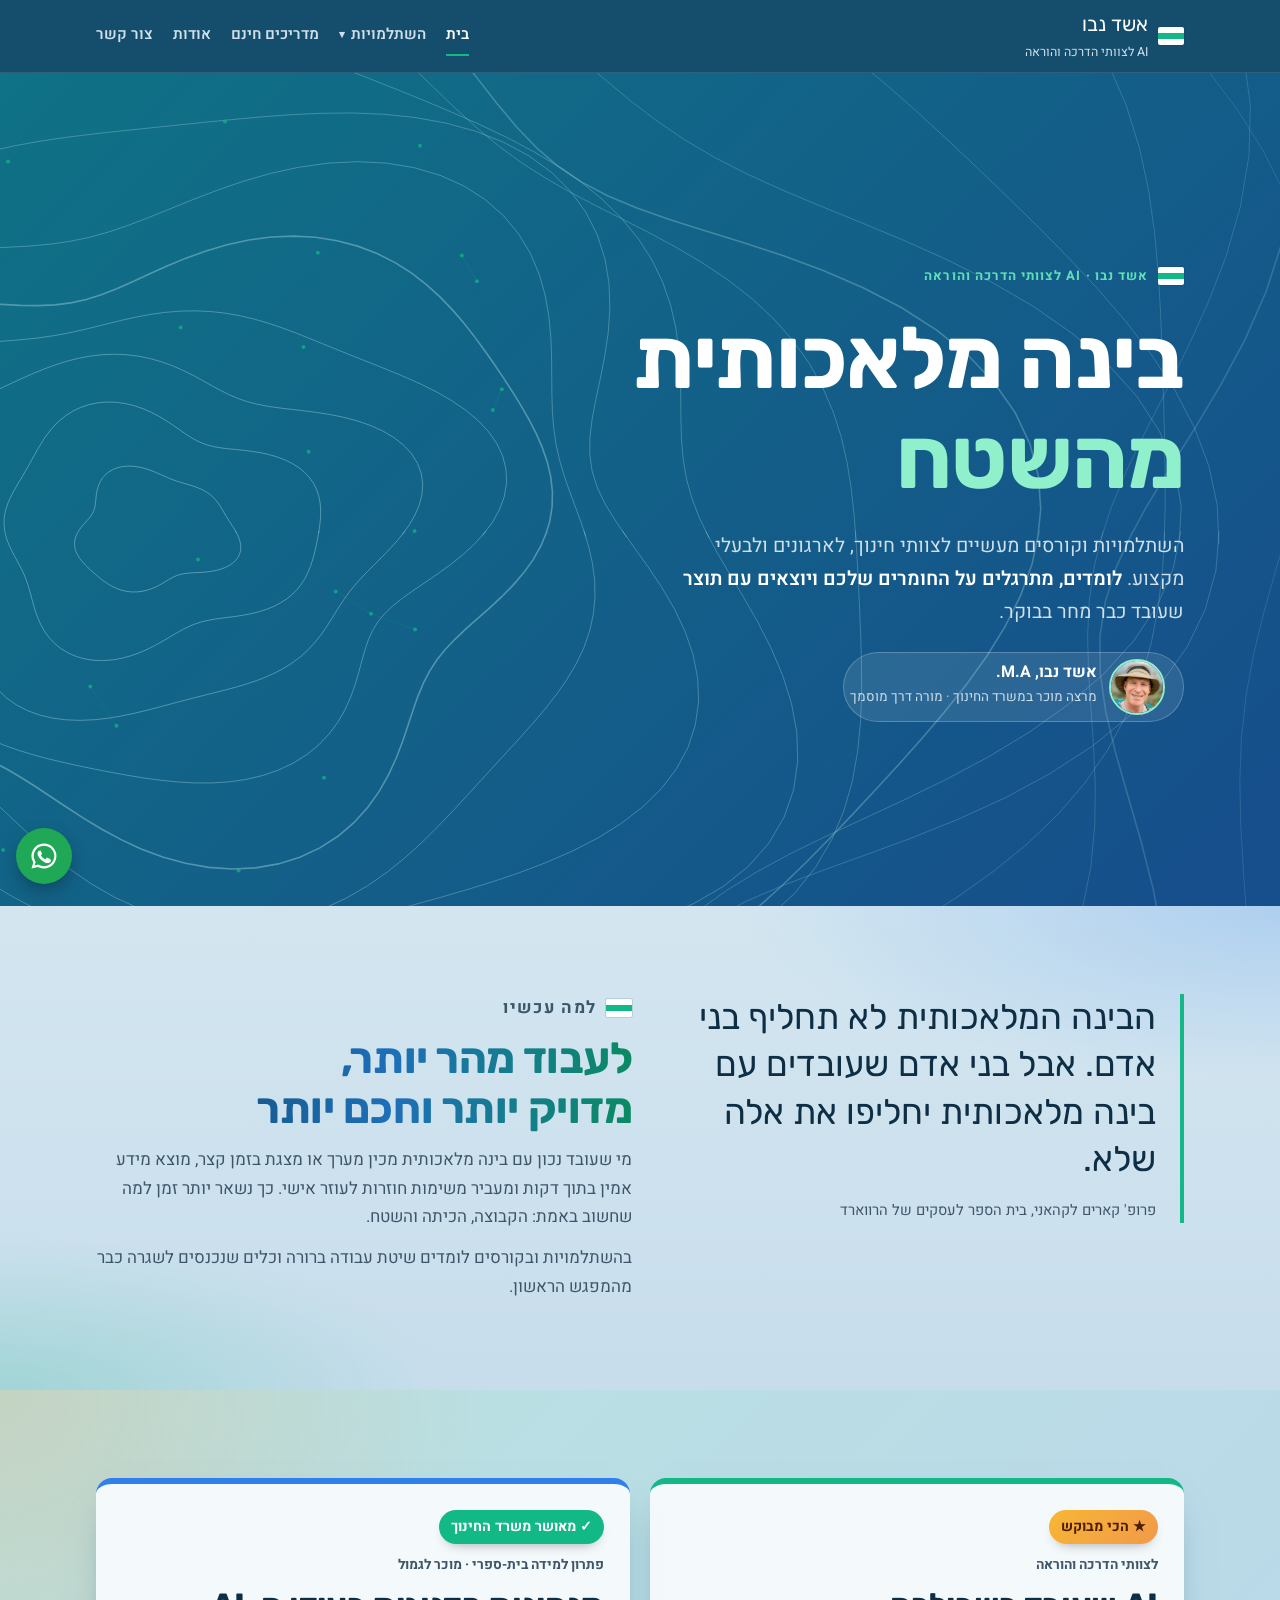
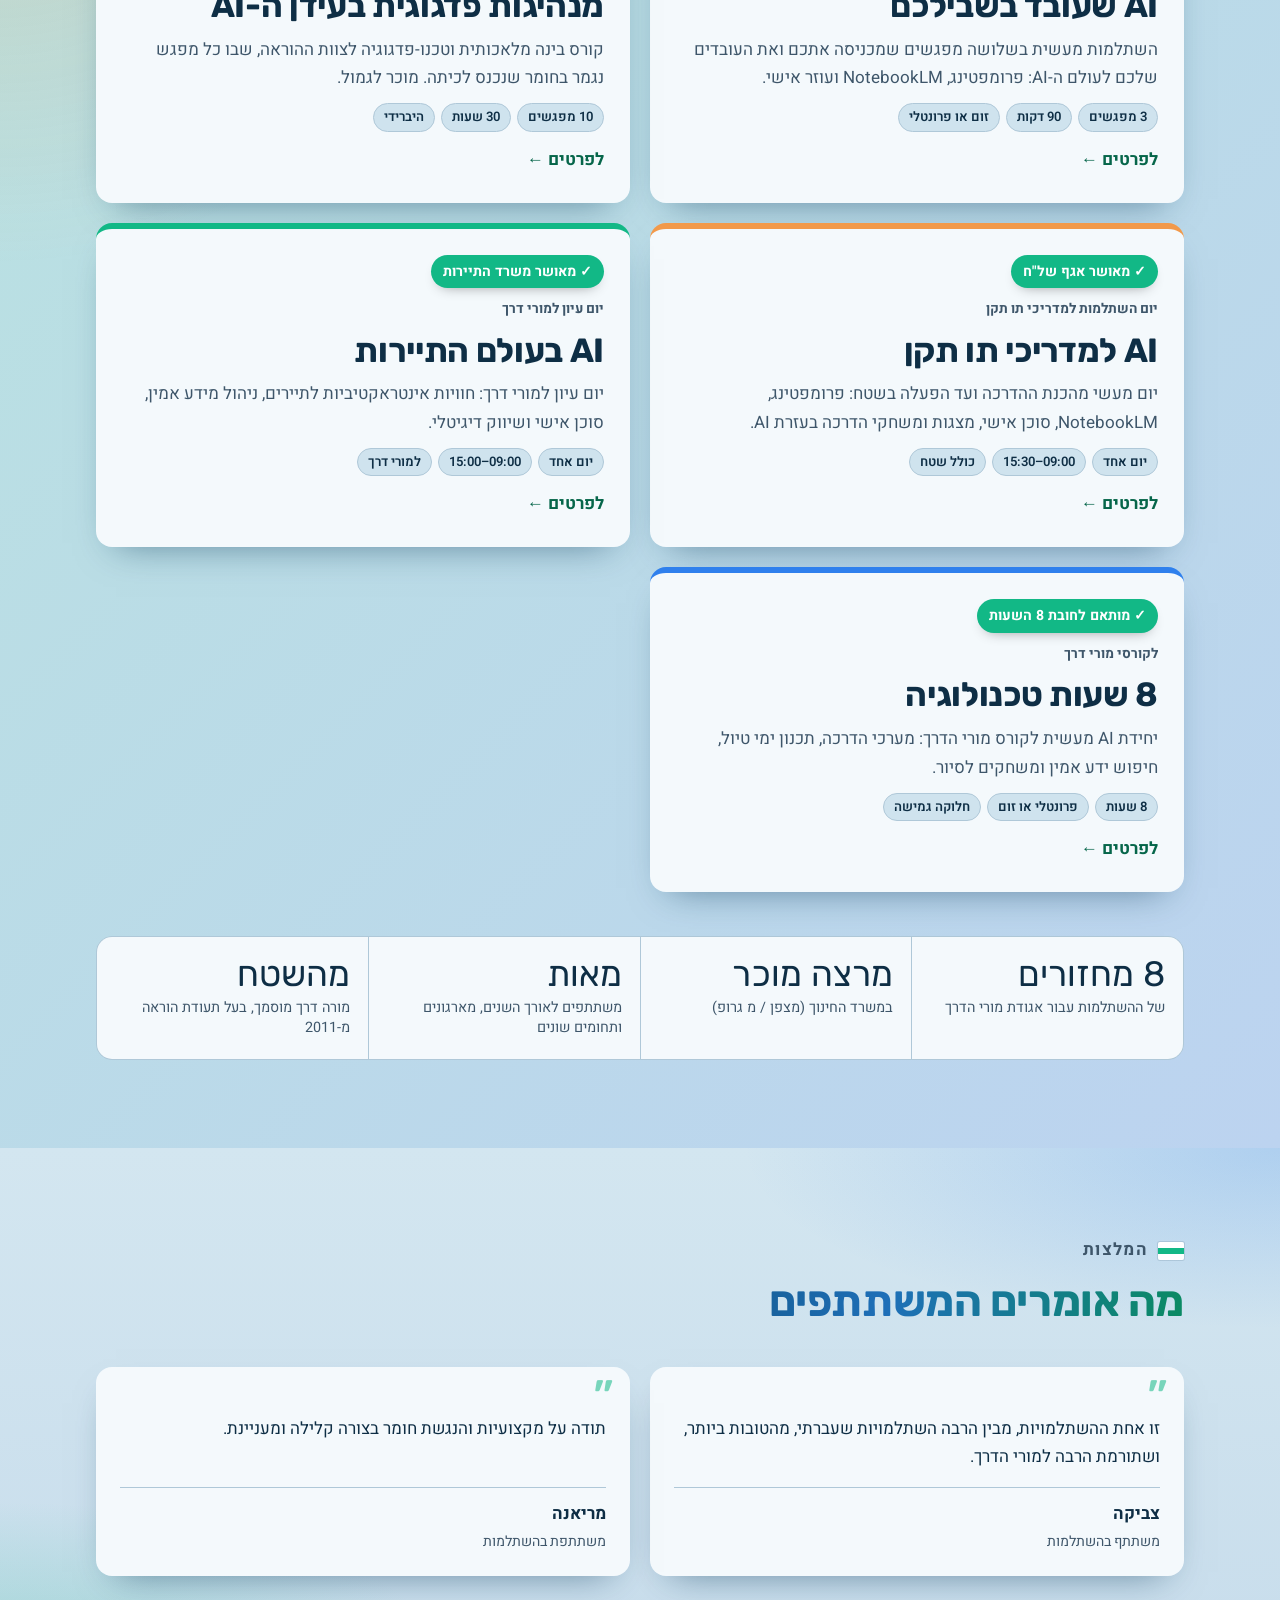
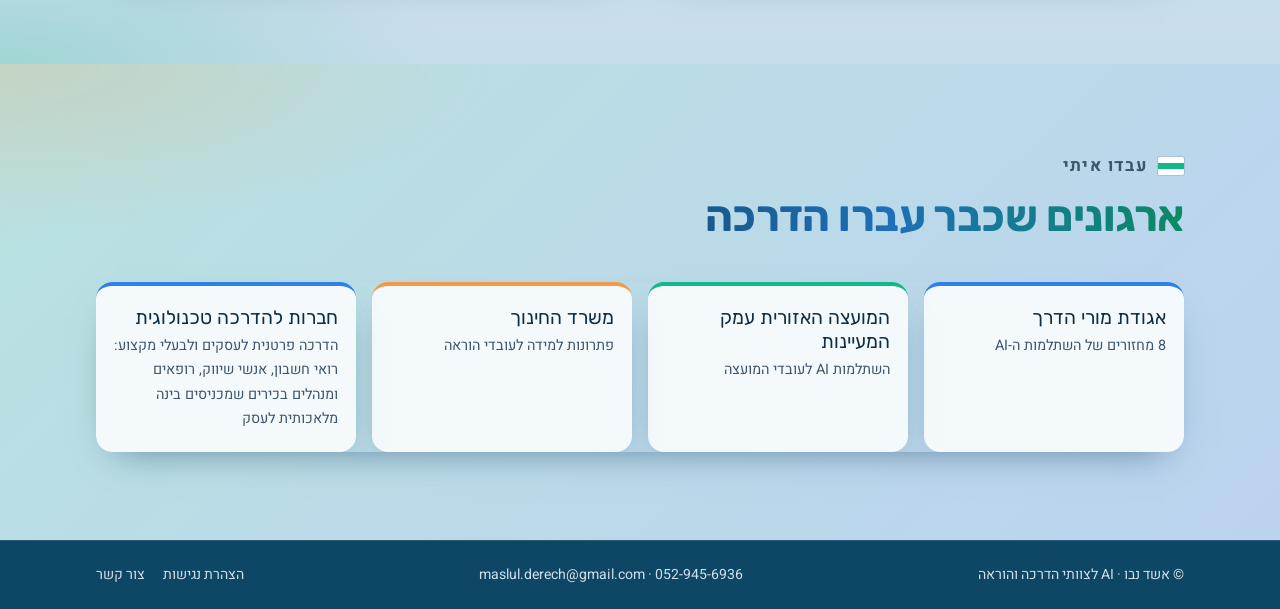
==== commit c2e8326d: "סטטיסטיקת מבקרים: GoatCounter Co-Authored-By: Claude Opus 5.5 <noreply@anthropic.com> Claude-Session" ====
--- a/index.html
+++ b/index.html
@@ -83,5 +83,6 @@
 <footer class="site"><div class="wrap"><span>© אשד נבו · AI לצוותי הדרכה והוראה</span><span>052-945-6936 · maslul.derech@gmail.com</span><nav aria-label="קישורים נוספים"><a href="accessibility.html">הצהרת נגישות</a><a href="contact.html">צור קשר</a></nav></div></footer>
 <a class="wa-float" href="https://wa.me/972529456936?text=%D7%94%D7%99%D7%99%20%D7%90%D7%A9%D7%93%2C%20%D7%90%D7%A9%D7%9E%D7%97%20%D7%9C%D7%A9%D7%9E%D7%95%D7%A2%20%D7%A2%D7%9C%20%D7%94%D7%94%D7%A9%D7%AA%D7%9C%D7%9E%D7%95%D7%99%D7%95%D7%AA" target="_blank" rel="noopener" aria-label="שליחת הודעה בווטסאפ"><svg><use href="#i-wa"/></svg></a>
 <script src="site.js?v=4"></script>
+<script data-goatcounter="https://eshed-ai.goatcounter.com/count" async src="https://gc.zgo.at/count.js"></script>
 </body>
 </html>
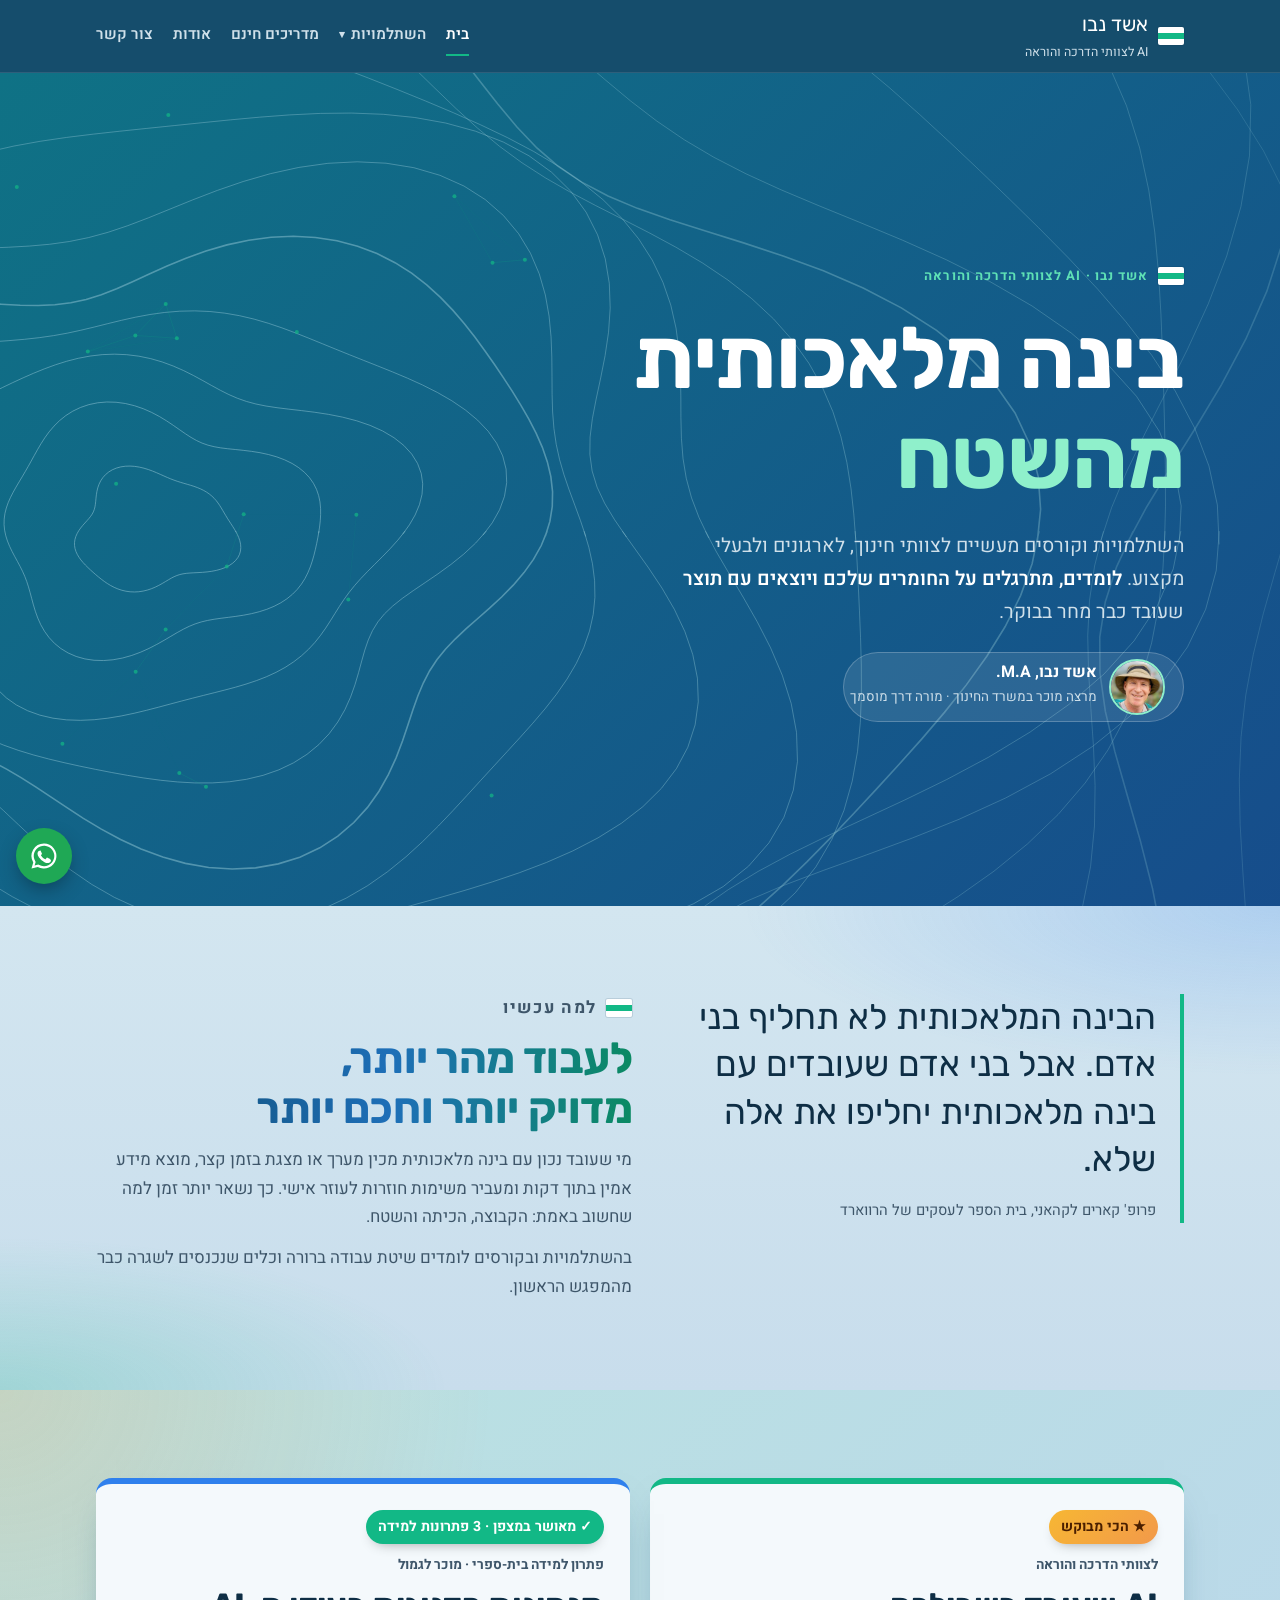
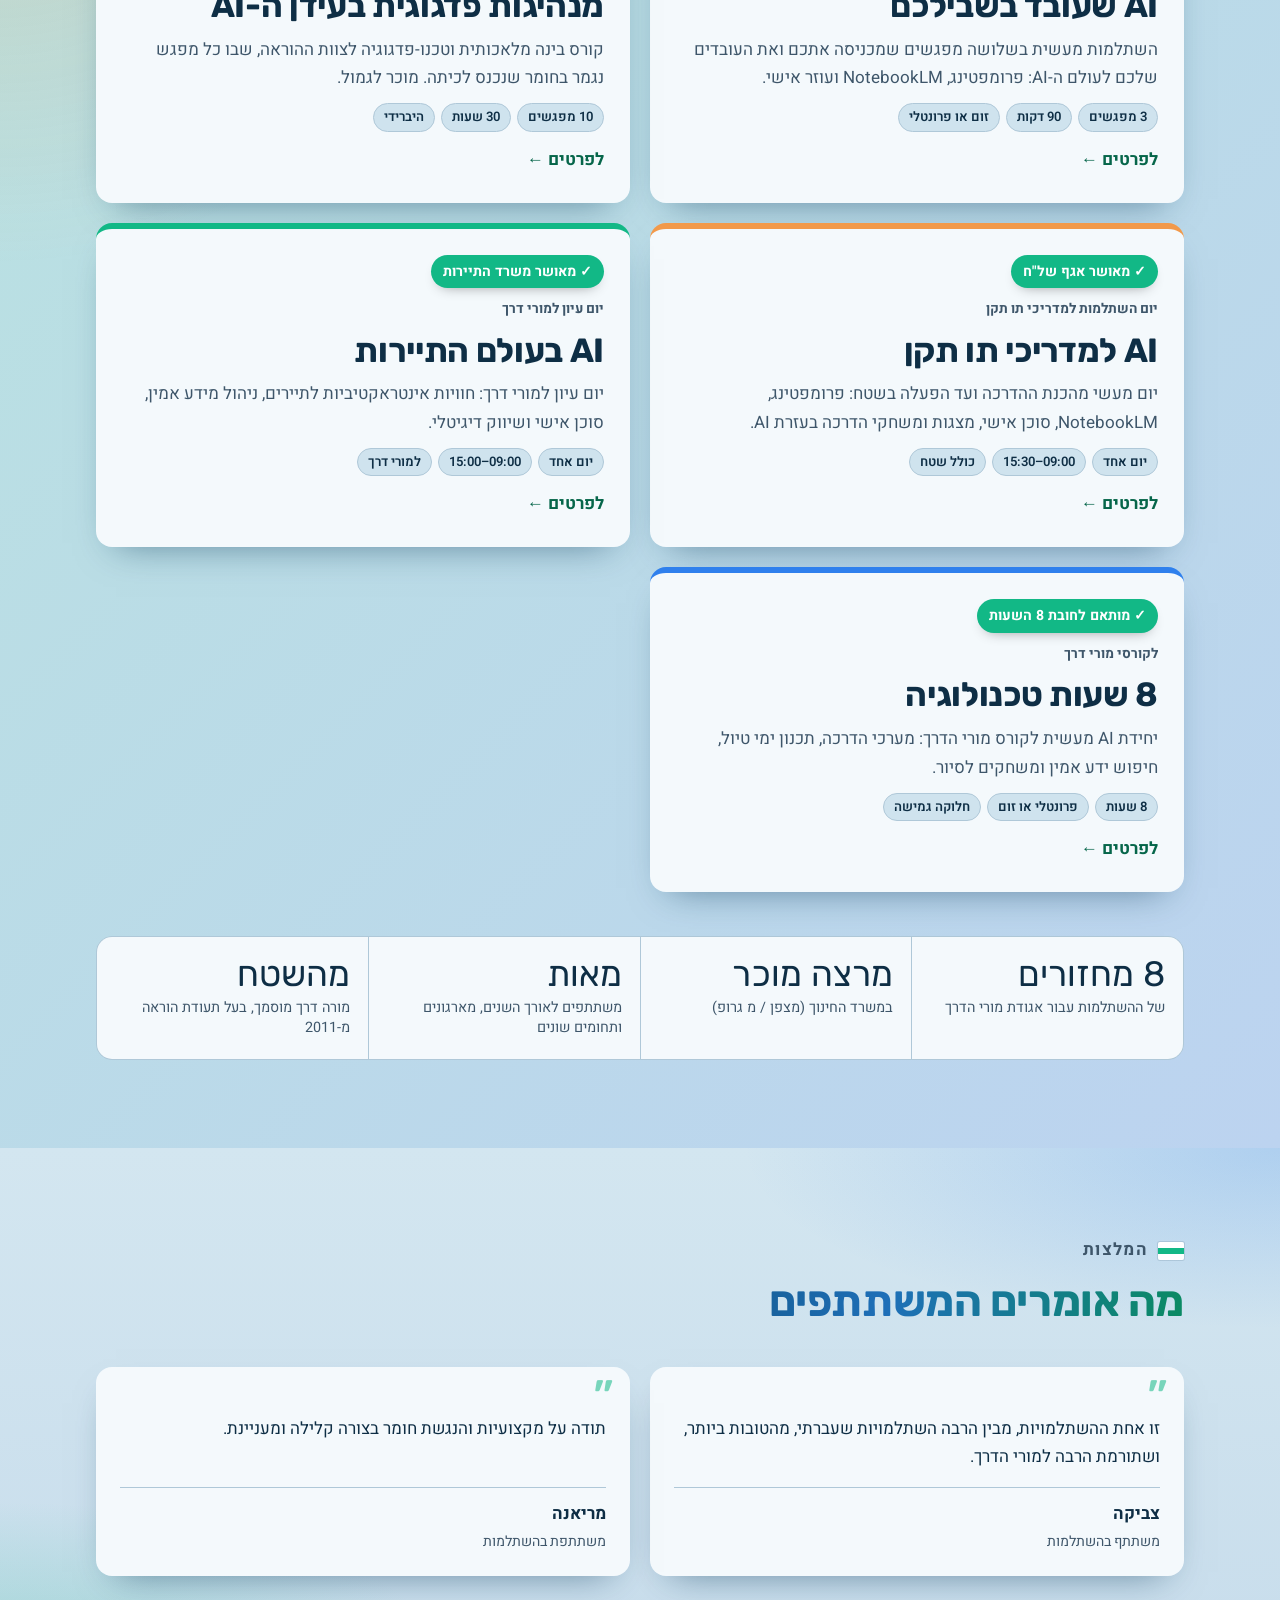
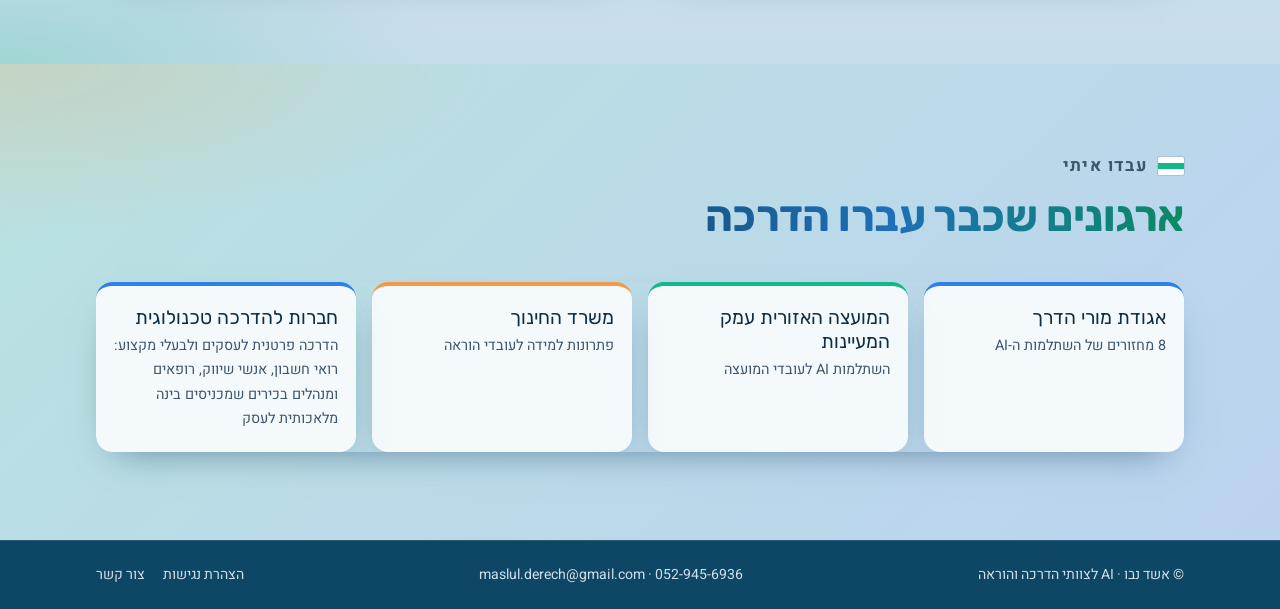
==== commit d860068e: "טיוטה: אישורי מצפן ו'חוסכים בירוקרטיה' בעמוד הקורס Co-Authored-By: Claude Opus 5.5 <noreply@anthropi" ====
--- a/index.html
+++ b/index.html
@@ -51,7 +51,7 @@
 <section class="alt"><div class="wrap" style="display:grid;gap:clamp(28px,4vw,44px)">
   <div class="products">
     <a href="workshop.html"><span class="tag hot">★ הכי מבוקש</span><span class="k">לצוותי הדרכה והוראה</span><h2>AI שעובד בשבילכם</h2><p>השתלמות מעשית בשלושה מפגשים שמכניסה אתכם ואת העובדים שלכם לעולם ה-AI: פרומפטינג, NotebookLM ועוזר אישי.</p><div class="meta"><span>3 מפגשים</span><span>90 דקות</span><span>זום או פרונטלי</span></div><span class="go">לפרטים ←</span></a>
-    <a href="course.html"><span class="tag">✓ מאושר משרד החינוך</span><span class="k">פתרון למידה בית-ספרי · מוכר לגמול</span><h2>מנהיגות פדגוגית בעידן ה-AI</h2><p>קורס בינה מלאכותית וטכנו-פדגוגיה לצוות ההוראה, שבו כל מפגש נגמר בחומר שנכנס לכיתה. מוכר לגמול.</p><div class="meta"><span>10 מפגשים</span><span>30 שעות</span><span>היברידי</span></div><span class="go">לפרטים ←</span></a>
+    <a href="course.html"><span class="tag">✓ מאושר במצפן · 3 פתרונות למידה</span><span class="k">פתרון למידה בית-ספרי · מוכר לגמול</span><h2>מנהיגות פדגוגית בעידן ה-AI</h2><p>קורס בינה מלאכותית וטכנו-פדגוגיה לצוות ההוראה, שבו כל מפגש נגמר בחומר שנכנס לכיתה. מוכר לגמול.</p><div class="meta"><span>10 מפגשים</span><span>30 שעות</span><span>היברידי</span></div><span class="go">לפרטים ←</span></a>
     <a href="tav-teken.html"><span class="tag">✓ מאושר אגף של"ח</span><span class="k">יום השתלמות למדריכי תו תקן</span><h2>AI למדריכי תו תקן</h2><p>יום מעשי מהכנת ההדרכה ועד הפעלה בשטח: פרומפטינג, NotebookLM, סוכן אישי, מצגות ומשחקי הדרכה בעזרת AI.</p><div class="meta"><span>יום אחד</span><span>09:00–15:30</span><span>כולל שטח</span></div><span class="go">לפרטים ←</span></a>
     <a href="tour-guides.html"><span class="tag">✓ מאושר משרד התיירות</span><span class="k">יום עיון למורי דרך</span><h2>AI בעולם התיירות</h2><p>יום עיון למורי דרך: חוויות אינטראקטיביות לתיירים, ניהול מידע אמין, סוכן אישי ושיווק דיגיטלי.</p><div class="meta"><span>יום אחד</span><span>09:00–15:00</span><span>למורי דרך</span></div><span class="go">לפרטים ←</span></a>
     <a href="tech-hours.html"><span class="tag">✓ מותאם לחובת 8 השעות</span><span class="k">לקורסי מורי דרך</span><h2>8 שעות טכנולוגיה</h2><p>יחידת AI מעשית לקורס מורי הדרך: מערכי הדרכה, תכנון ימי טיול, חיפוש ידע אמין ומשחקים לסיור.</p><div class="meta"><span>8 שעות</span><span>פרונטלי או זום</span><span>חלוקה גמישה</span></div><span class="go">לפרטים ←</span></a>
--- a/style.css
+++ b/style.css
@@ -523,3 +523,5 @@
 .btn-blaze,.copy-p,.approved,.skip-link{background:#0A7A57;color:#fff}
 .btn-blaze:hover{background:#086247}
 .band .eyebrow,.menu .panel a[aria-current="page"]{color:#5EE0B5}
+.orgs.o3{grid-template-columns:repeat(3,minmax(0,1fr))}
+@media (max-width:760px){.orgs.o3{grid-template-columns:1fr}}
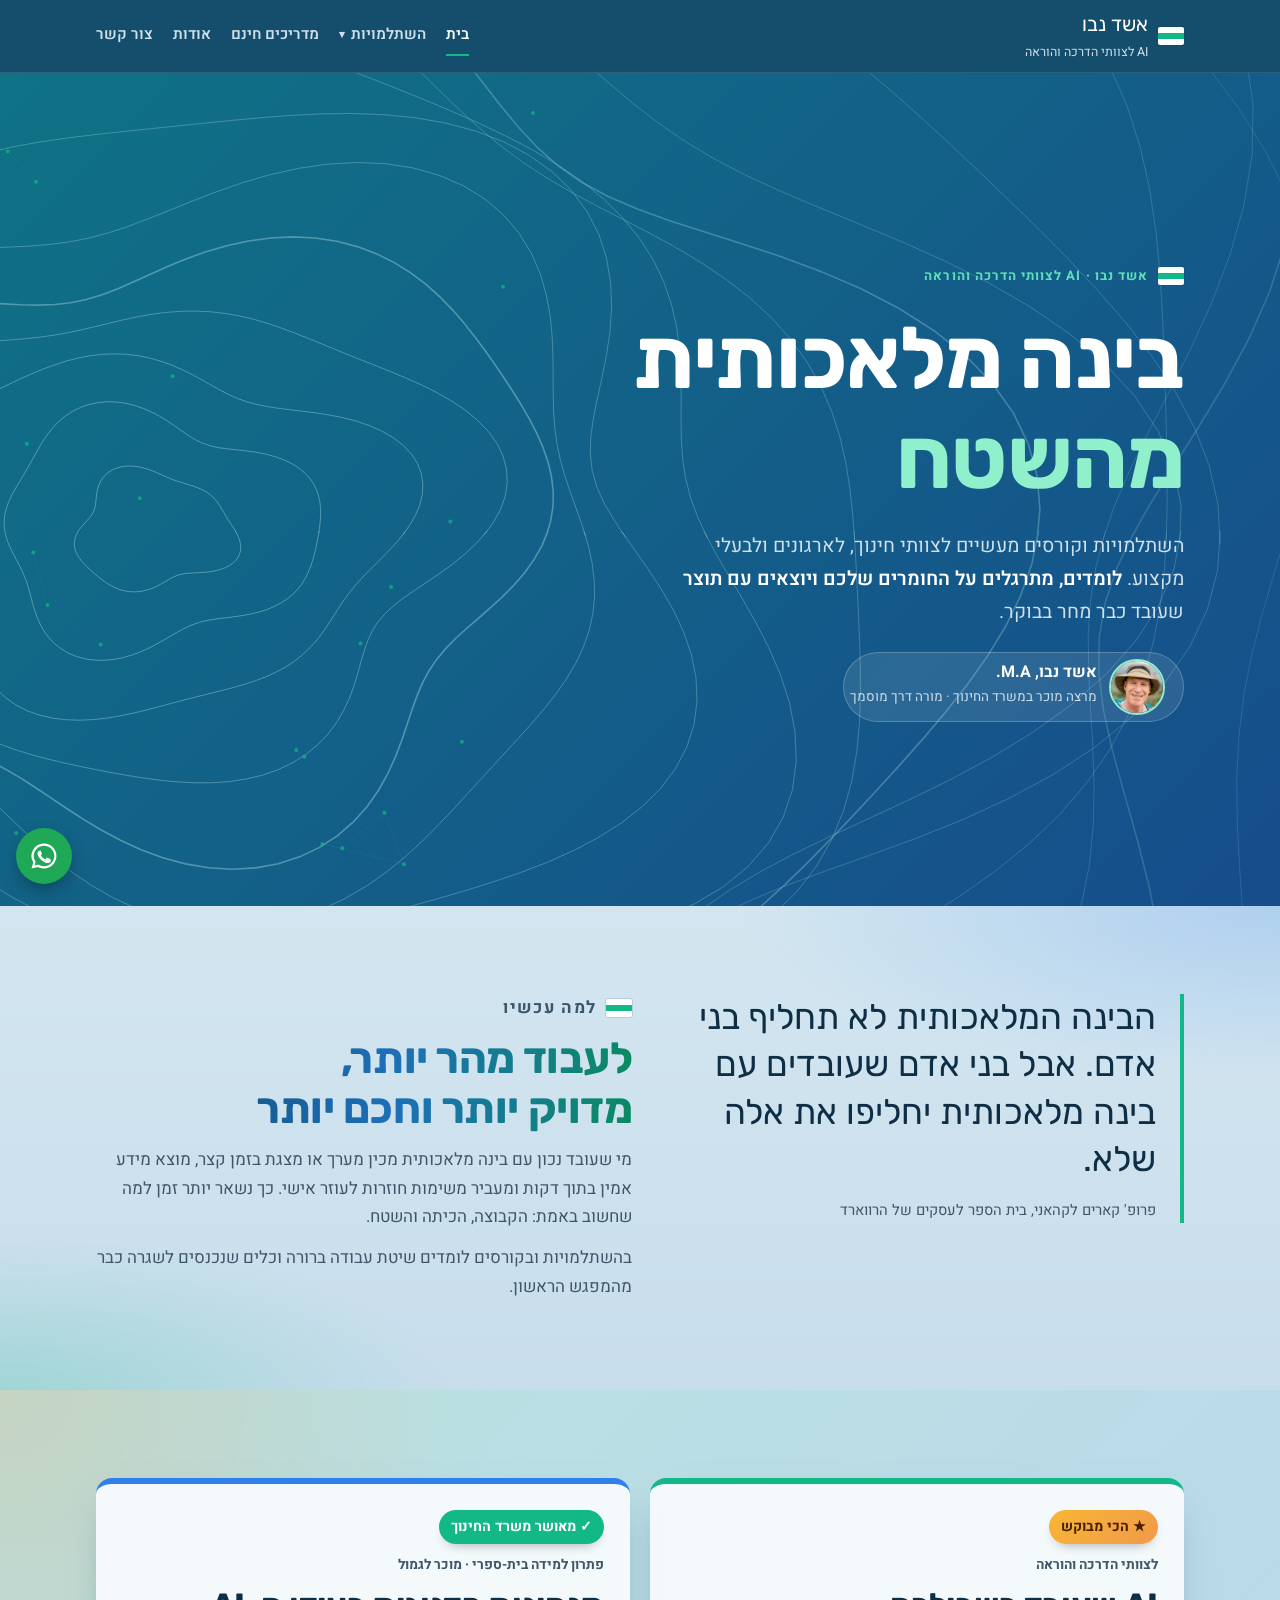
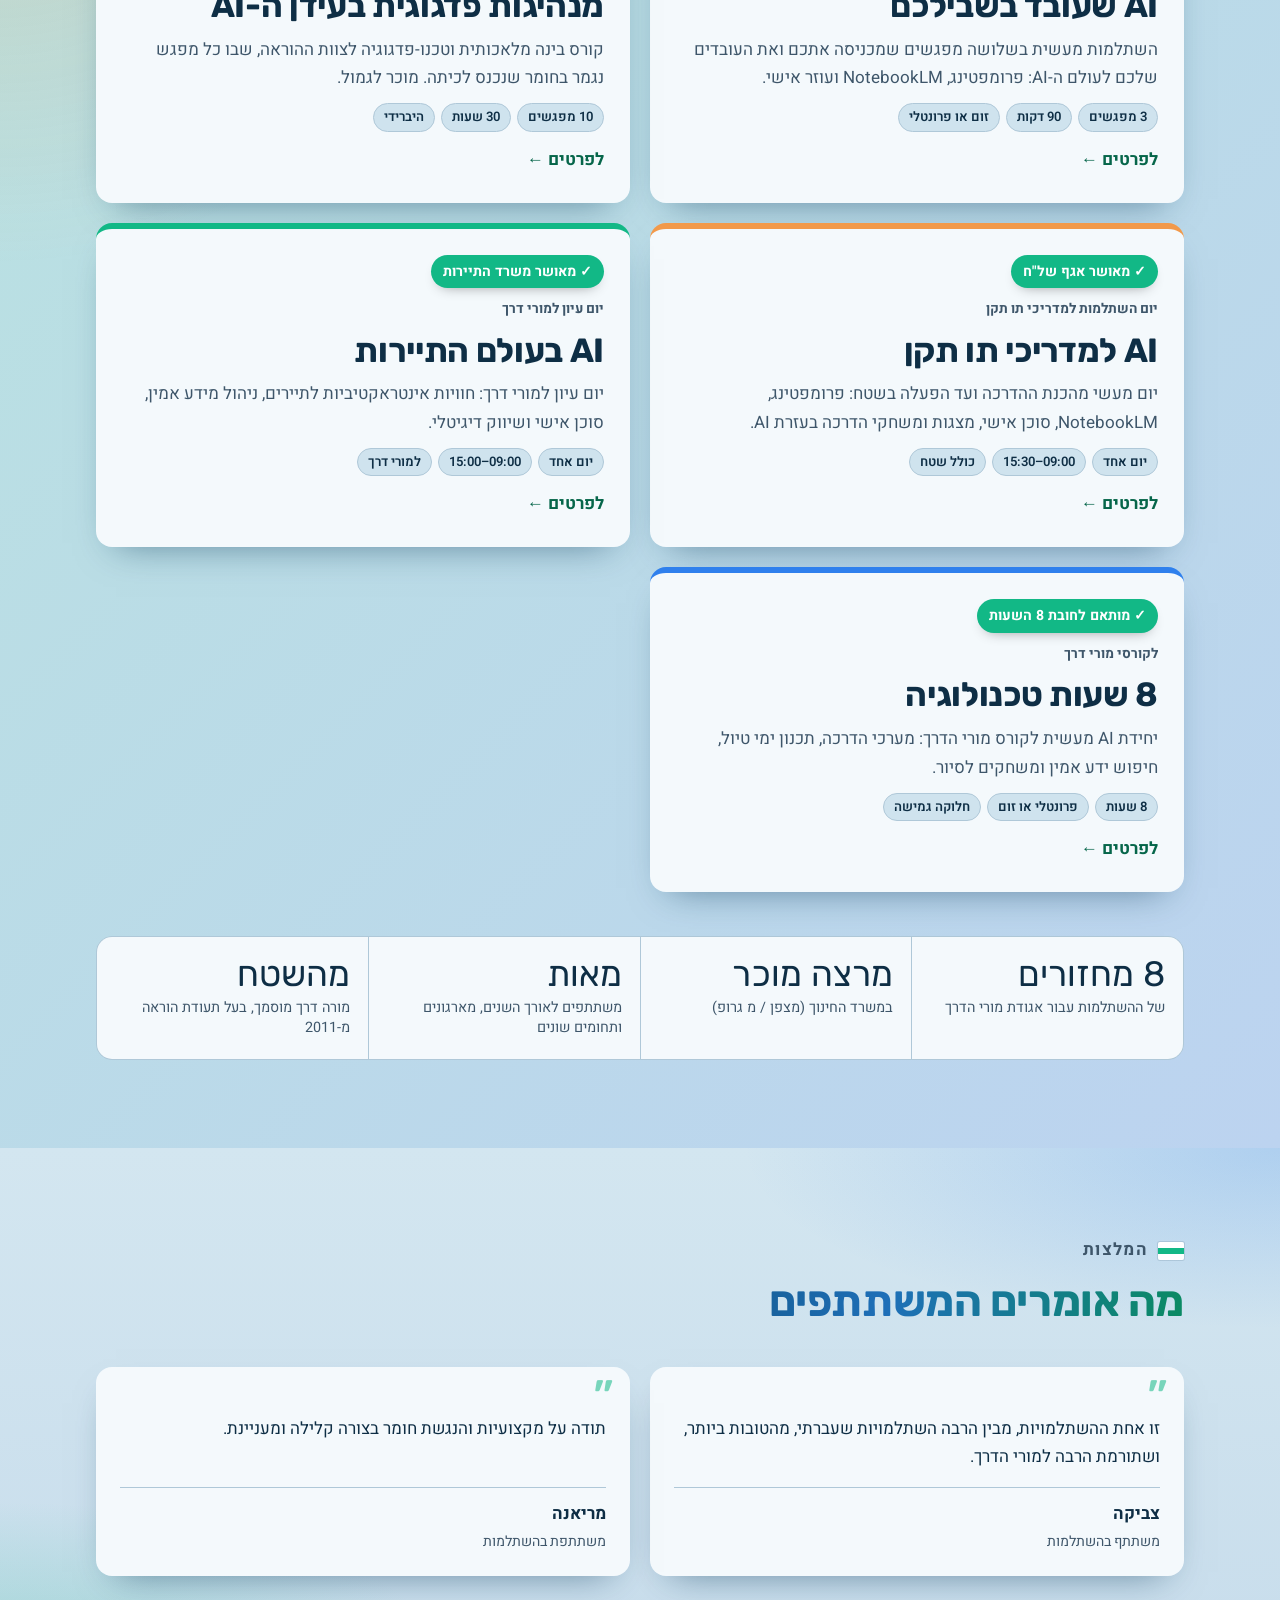
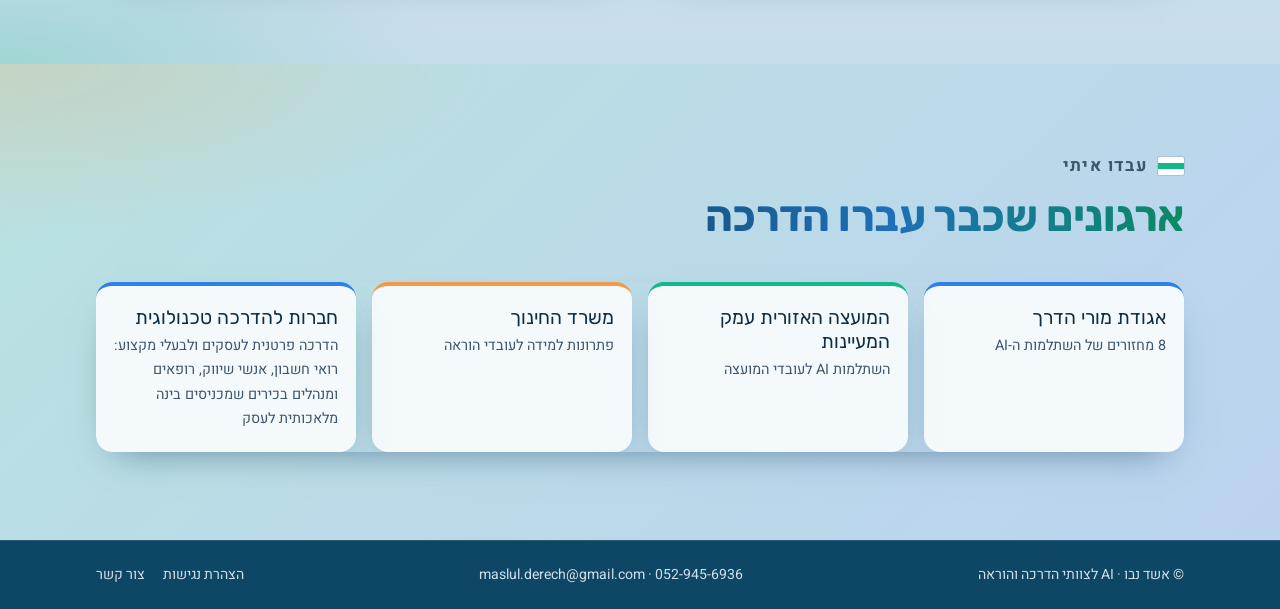
==== commit f12d9a67: "ניסוח גנרי: הניירת כבר מוכנה, בלי רשימת מרכזים Co-Authored-By: Claude Opus 5.5 <noreply@anthropic.co" ====
--- a/index.html
+++ b/index.html
@@ -51,7 +51,7 @@
 <section class="alt"><div class="wrap" style="display:grid;gap:clamp(28px,4vw,44px)">
   <div class="products">
     <a href="workshop.html"><span class="tag hot">★ הכי מבוקש</span><span class="k">לצוותי הדרכה והוראה</span><h2>AI שעובד בשבילכם</h2><p>השתלמות מעשית בשלושה מפגשים שמכניסה אתכם ואת העובדים שלכם לעולם ה-AI: פרומפטינג, NotebookLM ועוזר אישי.</p><div class="meta"><span>3 מפגשים</span><span>90 דקות</span><span>זום או פרונטלי</span></div><span class="go">לפרטים ←</span></a>
-    <a href="course.html"><span class="tag">✓ מאושר במצפן · 3 פתרונות למידה</span><span class="k">פתרון למידה בית-ספרי · מוכר לגמול</span><h2>מנהיגות פדגוגית בעידן ה-AI</h2><p>קורס בינה מלאכותית וטכנו-פדגוגיה לצוות ההוראה, שבו כל מפגש נגמר בחומר שנכנס לכיתה. מוכר לגמול.</p><div class="meta"><span>10 מפגשים</span><span>30 שעות</span><span>היברידי</span></div><span class="go">לפרטים ←</span></a>
+    <a href="course.html"><span class="tag">✓ מאושר משרד החינוך</span><span class="k">פתרון למידה בית-ספרי · מוכר לגמול</span><h2>מנהיגות פדגוגית בעידן ה-AI</h2><p>קורס בינה מלאכותית וטכנו-פדגוגיה לצוות ההוראה, שבו כל מפגש נגמר בחומר שנכנס לכיתה. מוכר לגמול.</p><div class="meta"><span>10 מפגשים</span><span>30 שעות</span><span>היברידי</span></div><span class="go">לפרטים ←</span></a>
     <a href="tav-teken.html"><span class="tag">✓ מאושר אגף של"ח</span><span class="k">יום השתלמות למדריכי תו תקן</span><h2>AI למדריכי תו תקן</h2><p>יום מעשי מהכנת ההדרכה ועד הפעלה בשטח: פרומפטינג, NotebookLM, סוכן אישי, מצגות ומשחקי הדרכה בעזרת AI.</p><div class="meta"><span>יום אחד</span><span>09:00–15:30</span><span>כולל שטח</span></div><span class="go">לפרטים ←</span></a>
     <a href="tour-guides.html"><span class="tag">✓ מאושר משרד התיירות</span><span class="k">יום עיון למורי דרך</span><h2>AI בעולם התיירות</h2><p>יום עיון למורי דרך: חוויות אינטראקטיביות לתיירים, ניהול מידע אמין, סוכן אישי ושיווק דיגיטלי.</p><div class="meta"><span>יום אחד</span><span>09:00–15:00</span><span>למורי דרך</span></div><span class="go">לפרטים ←</span></a>
     <a href="tech-hours.html"><span class="tag">✓ מותאם לחובת 8 השעות</span><span class="k">לקורסי מורי דרך</span><h2>8 שעות טכנולוגיה</h2><p>יחידת AI מעשית לקורס מורי הדרך: מערכי הדרכה, תכנון ימי טיול, חיפוש ידע אמין ומשחקים לסיור.</p><div class="meta"><span>8 שעות</span><span>פרונטלי או זום</span><span>חלוקה גמישה</span></div><span class="go">לפרטים ←</span></a>
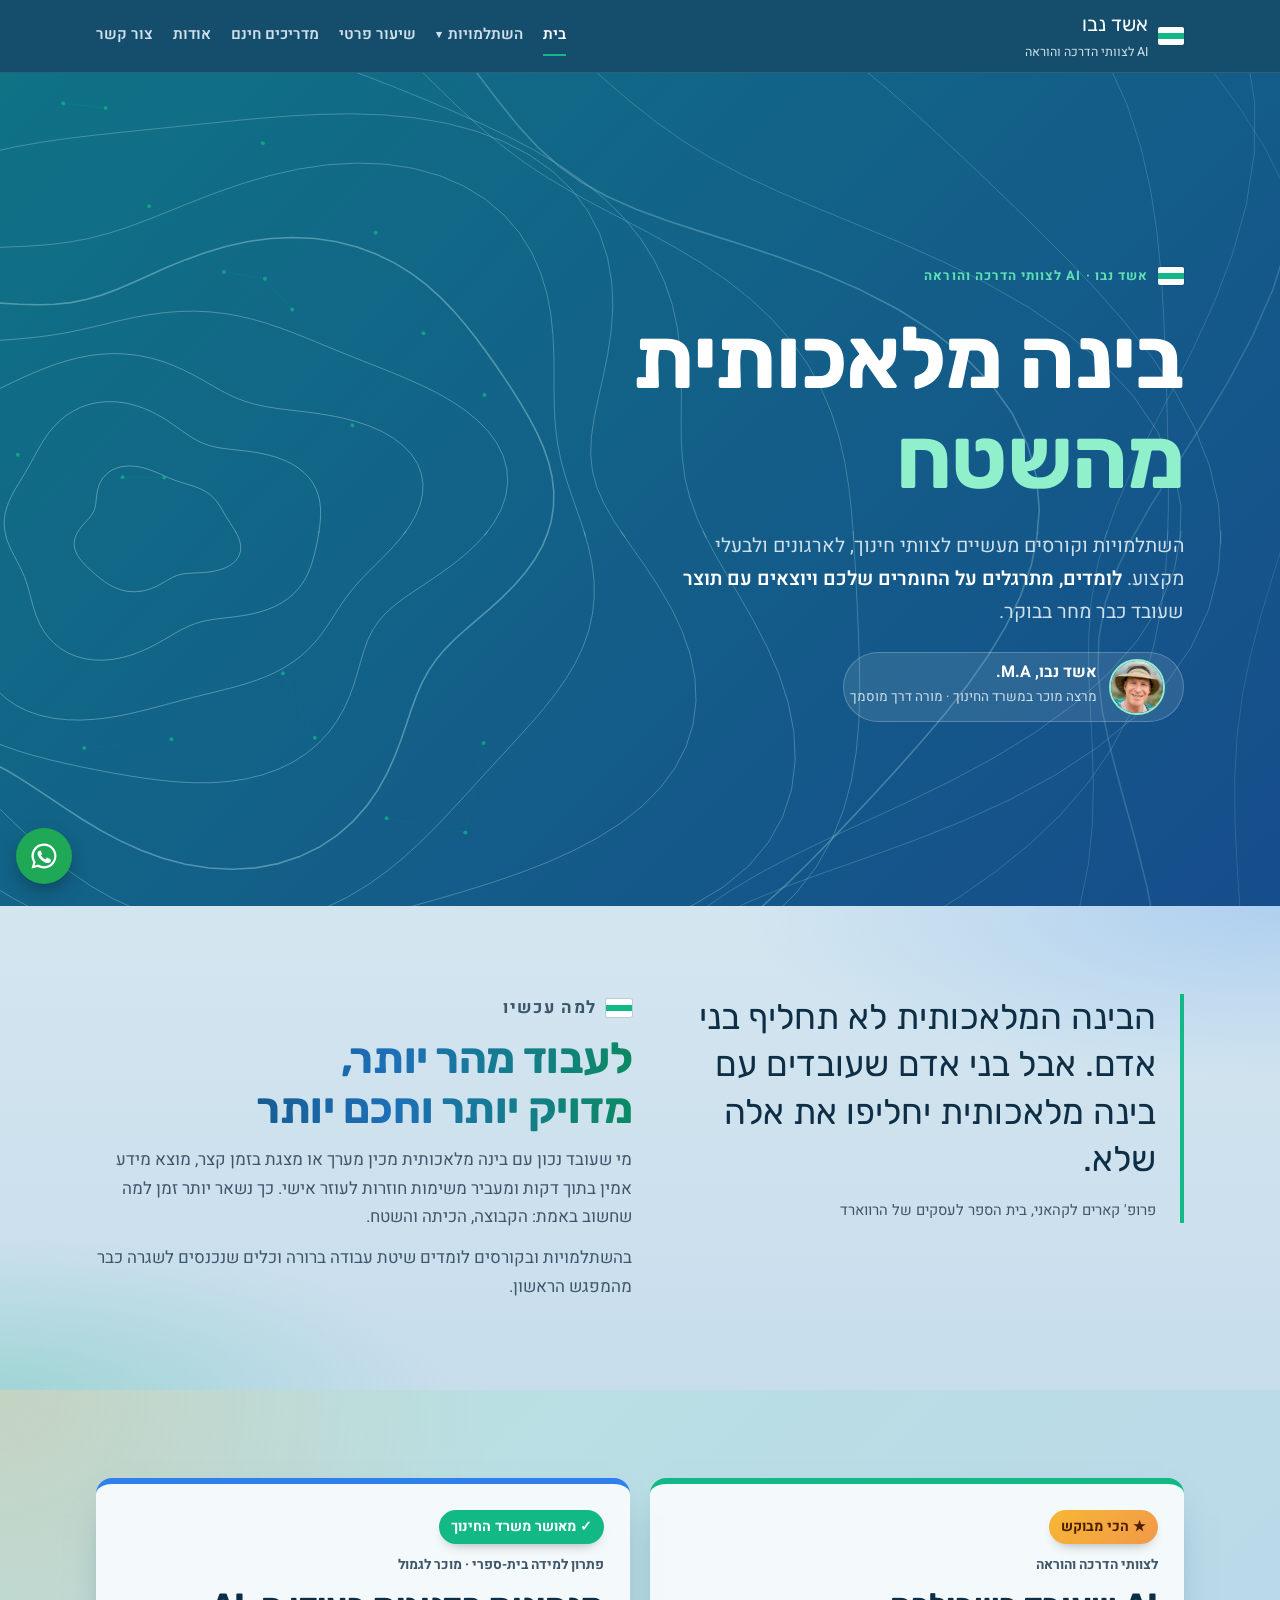
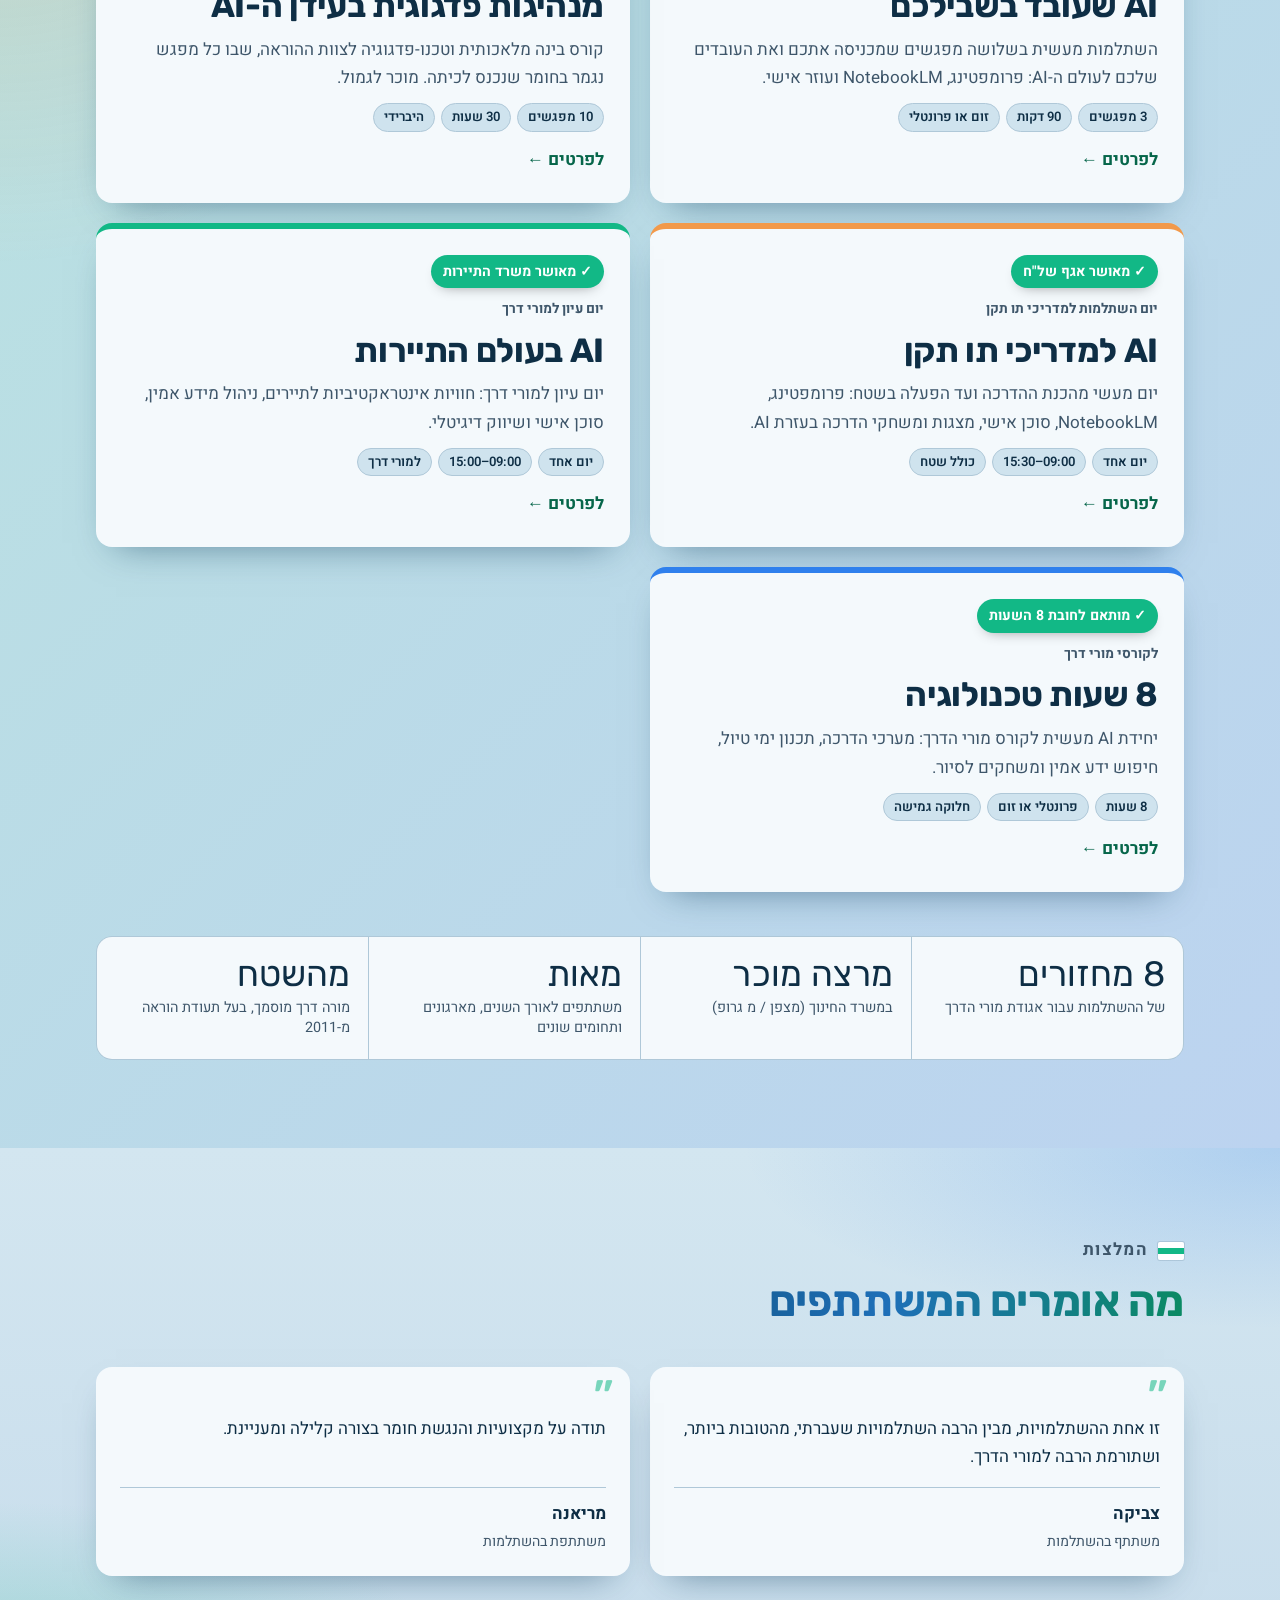
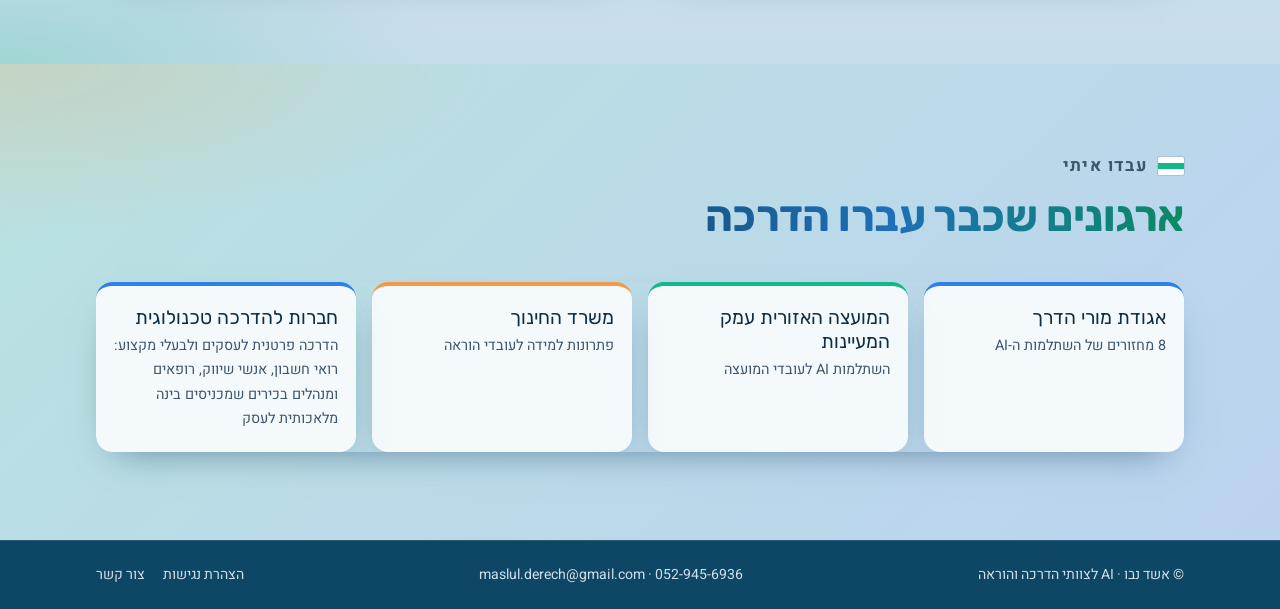
==== commit 71d20006: "Add private lesson page and menu link Co-Authored-By: Claude Opus 5.5 <noreply@anthropic.com> Claude" ====
--- a/index.html
+++ b/index.html
@@ -31,8 +31,8 @@
 <svg width="0" height="0" style="position:absolute" aria-hidden="true"><symbol id="i-wa" viewBox="0 0 24 24"><path fill="currentColor" d="M12 2a10 10 0 0 0-8.6 15.1L2 22l5-1.3A10 10 0 1 0 12 2zm0 18.2a8.2 8.2 0 0 1-4.2-1.2l-.3-.2-3 .8.8-2.9-.2-.3A8.2 8.2 0 1 1 12 20.2zm4.5-6.1c-.2-.1-1.5-.7-1.7-.8s-.4-.1-.6.1-.7.8-.8 1-.3.2-.5.1a6.7 6.7 0 0 1-3.3-2.9c-.2-.4.2-.4.7-1.3.1-.2 0-.3 0-.4l-.8-1.8c-.2-.5-.4-.4-.6-.4h-.5a1 1 0 0 0-.7.3 3 3 0 0 0-.9 2.2 5.2 5.2 0 0 0 1.1 2.7 11.8 11.8 0 0 0 4.5 4c1.7.7 2.3.8 3.2.6a2.7 2.7 0 0 0 1.8-1.2 2.2 2.2 0 0 0 .1-1.3c0-.1-.2-.2-.5-.3z"/></symbol></svg>
 <header class="top"><div class="wrap">
   <a class="brand" href="index.html"><span class="blaze" aria-hidden="true"><i></i><i></i><i></i></span><span><b>אשד נבו</b><small>AI לצוותי הדרכה והוראה</small></span></a>
-  <nav class="nav" aria-label="תוכן האתר"><a href="index.html" aria-current="page">בית</a><div class="dd"><button type="button" aria-haspopup="true" aria-expanded="false">השתלמויות<span aria-hidden="true">▾</span></button><div class="dd-panel"><a href="workshop.html">השתלמות 3 מפגשי AI</a><a href="course.html">פתרון למידה לעובדי הוראה</a><a href="tav-teken.html">השתלמות למדריכי תו תקן</a><a href="tour-guides.html">השתלמות למורי דרך</a><a href="tech-hours.html">8 שעות טכנולוגיה לקורסי מורי דרך</a></div></div><a href="guides.html">מדריכים חינם</a><a href="about.html">אודות</a><a href="contact.html">צור קשר</a></nav>
-  <details class="menu"><summary>תפריט</summary><nav class="panel" aria-label="תוכן האתר"><a href="index.html" aria-current="page">בית</a><a href="workshop.html">השתלמות 3 מפגשי AI</a><a href="course.html">פתרון למידה לעובדי הוראה</a><a href="tav-teken.html">השתלמות למדריכי תו תקן</a><a href="tour-guides.html">השתלמות למורי דרך</a><a href="tech-hours.html">8 שעות טכנולוגיה לקורסי מורי דרך</a><a href="guides.html">מדריכים חינם</a><a href="about.html">אודות</a><a href="contact.html">צור קשר</a></nav></details>
+  <nav class="nav" aria-label="תוכן האתר"><a href="index.html" aria-current="page">בית</a><div class="dd"><button type="button" aria-haspopup="true" aria-expanded="false">השתלמויות<span aria-hidden="true">▾</span></button><div class="dd-panel"><a href="workshop.html">השתלמות 3 מפגשי AI</a><a href="course.html">פתרון למידה לעובדי הוראה</a><a href="tav-teken.html">השתלמות למדריכי תו תקן</a><a href="tour-guides.html">השתלמות למורי דרך</a><a href="tech-hours.html">8 שעות טכנולוגיה לקורסי מורי דרך</a></div></div><a href="private.html">שיעור פרטי</a><a href="guides.html">מדריכים חינם</a><a href="about.html">אודות</a><a href="contact.html">צור קשר</a></nav>
+  <details class="menu"><summary>תפריט</summary><nav class="panel" aria-label="תוכן האתר"><a href="index.html" aria-current="page">בית</a><a href="workshop.html">השתלמות 3 מפגשי AI</a><a href="course.html">פתרון למידה לעובדי הוראה</a><a href="tav-teken.html">השתלמות למדריכי תו תקן</a><a href="tour-guides.html">השתלמות למורי דרך</a><a href="tech-hours.html">8 שעות טכנולוגיה לקורסי מורי דרך</a><a href="private.html">שיעור פרטי</a><a href="guides.html">מדריכים חינם</a><a href="about.html">אודות</a><a href="contact.html">צור קשר</a></nav></details>
 </div></header>
 <main id="main" tabindex="-1">
 <section class="band home"><canvas class="map" aria-hidden="true"></canvas><div class="wrap">
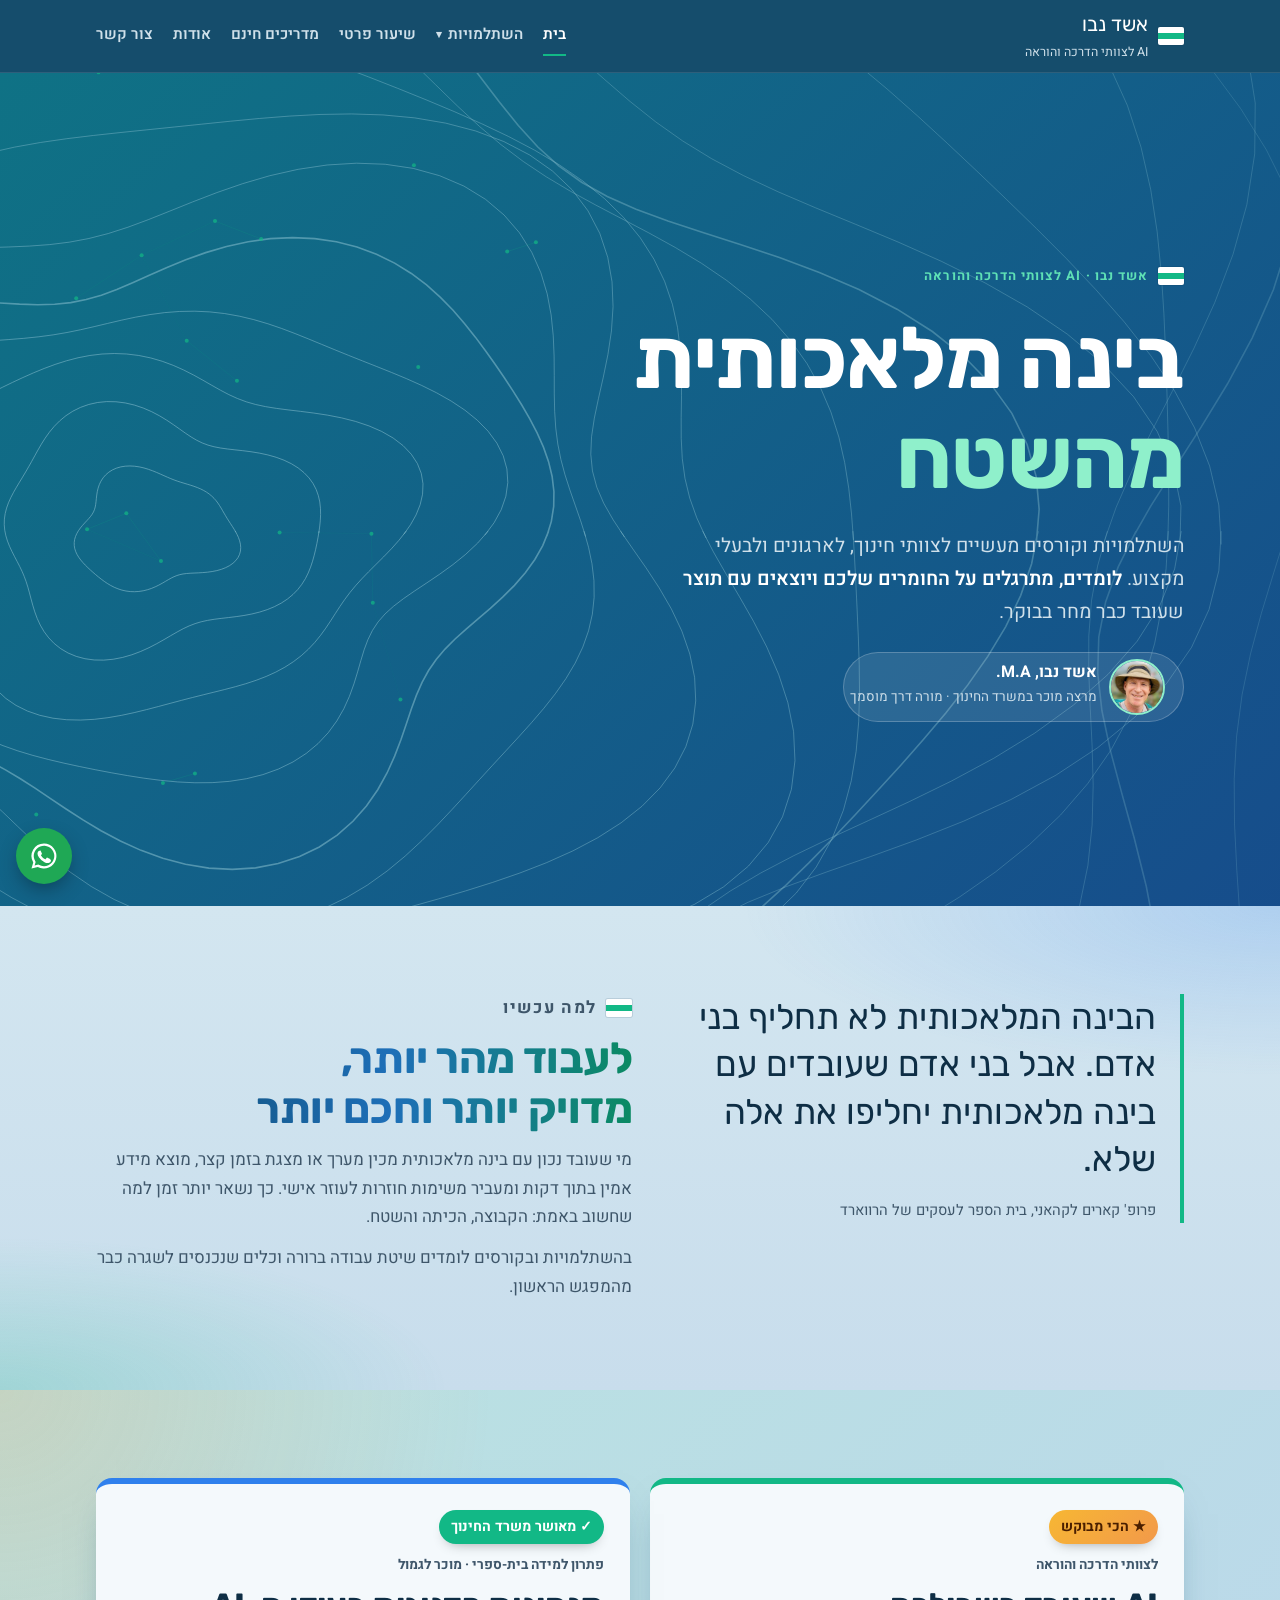
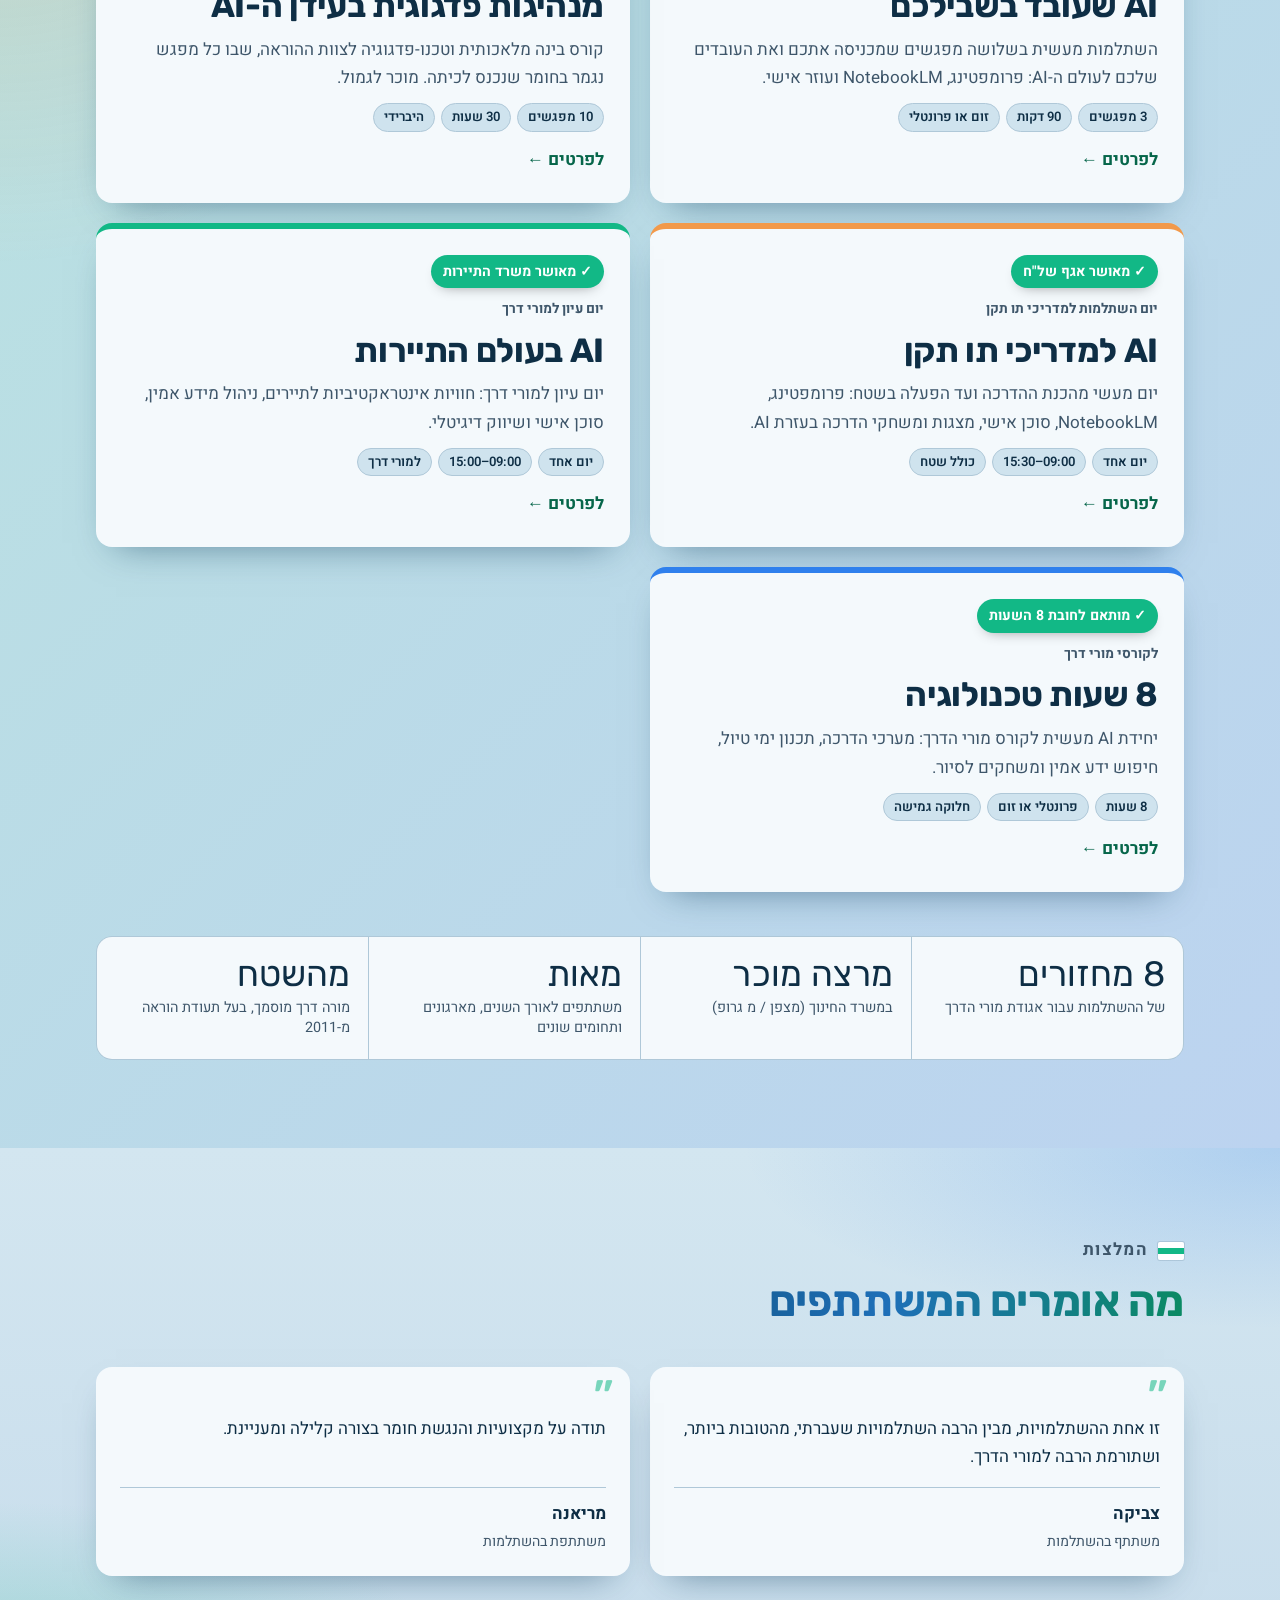
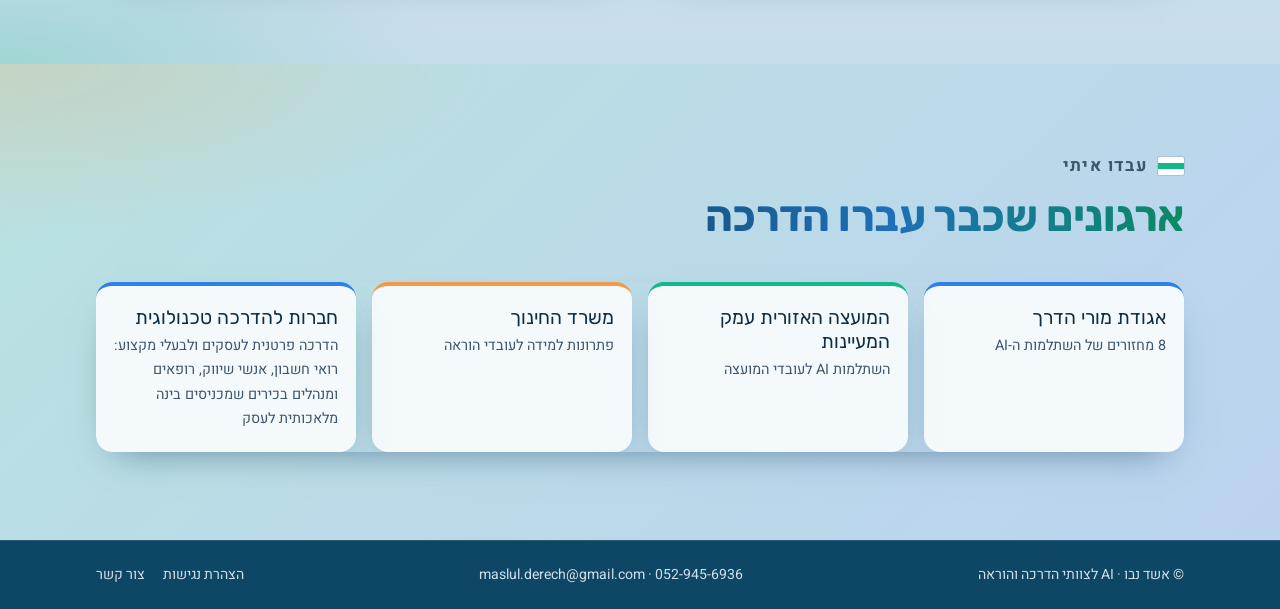
==== commit 911ae9b5: "GoatCounter: switch to maslul-ai site code" ====
--- a/index.html
+++ b/index.html
@@ -83,6 +83,6 @@
 <footer class="site"><div class="wrap"><span>© אשד נבו · AI לצוותי הדרכה והוראה</span><span>052-945-6936 · maslul.derech@gmail.com</span><nav aria-label="קישורים נוספים"><a href="accessibility.html">הצהרת נגישות</a><a href="contact.html">צור קשר</a></nav></div></footer>
 <a class="wa-float" href="https://wa.me/972529456936?text=%D7%94%D7%99%D7%99%20%D7%90%D7%A9%D7%93%2C%20%D7%90%D7%A9%D7%9E%D7%97%20%D7%9C%D7%A9%D7%9E%D7%95%D7%A2%20%D7%A2%D7%9C%20%D7%94%D7%94%D7%A9%D7%AA%D7%9C%D7%9E%D7%95%D7%99%D7%95%D7%AA" target="_blank" rel="noopener" aria-label="שליחת הודעה בווטסאפ"><svg><use href="#i-wa"/></svg></a>
 <script src="site.js?v=4"></script>
-<script data-goatcounter="https://eshed-ai.goatcounter.com/count" async src="https://gc.zgo.at/count.js"></script>
+<script data-goatcounter="https://maslul-ai.goatcounter.com/count" async src="https://gc.zgo.at/count.js"></script>
 </body>
 </html>
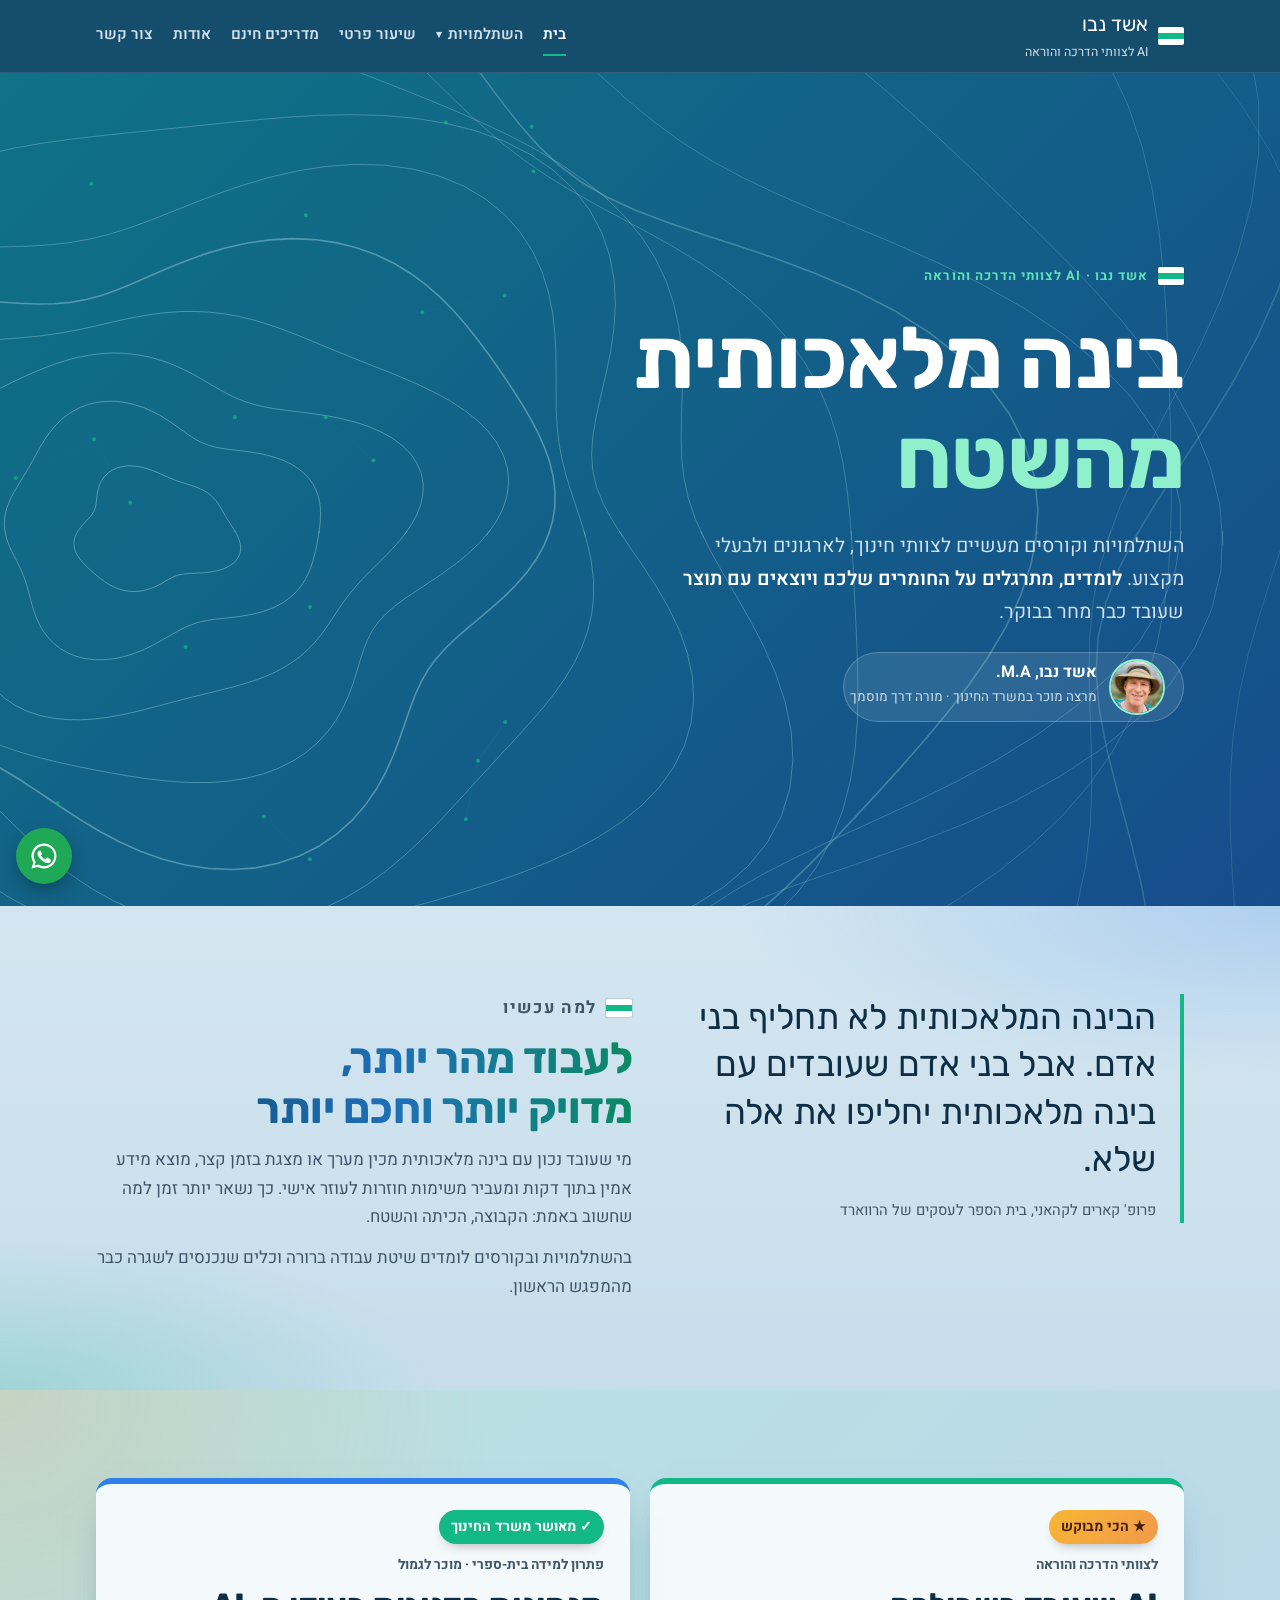
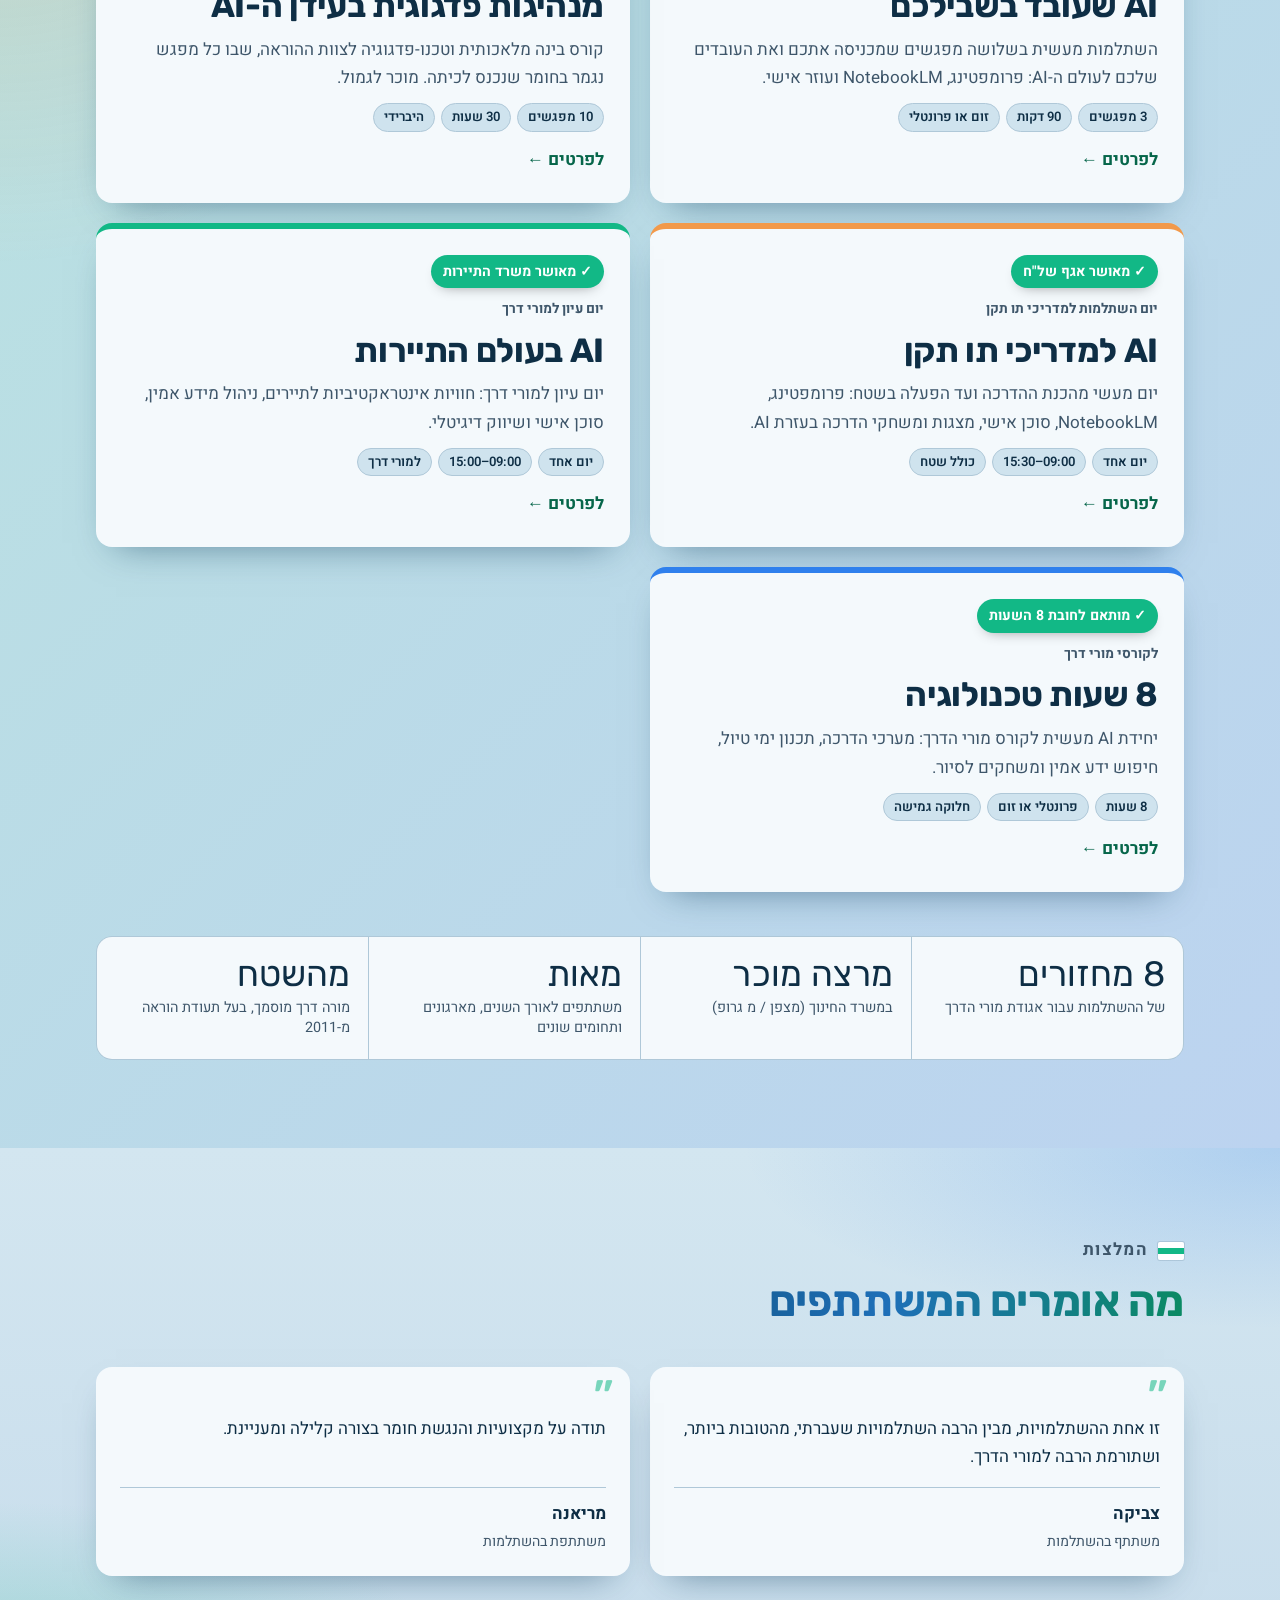
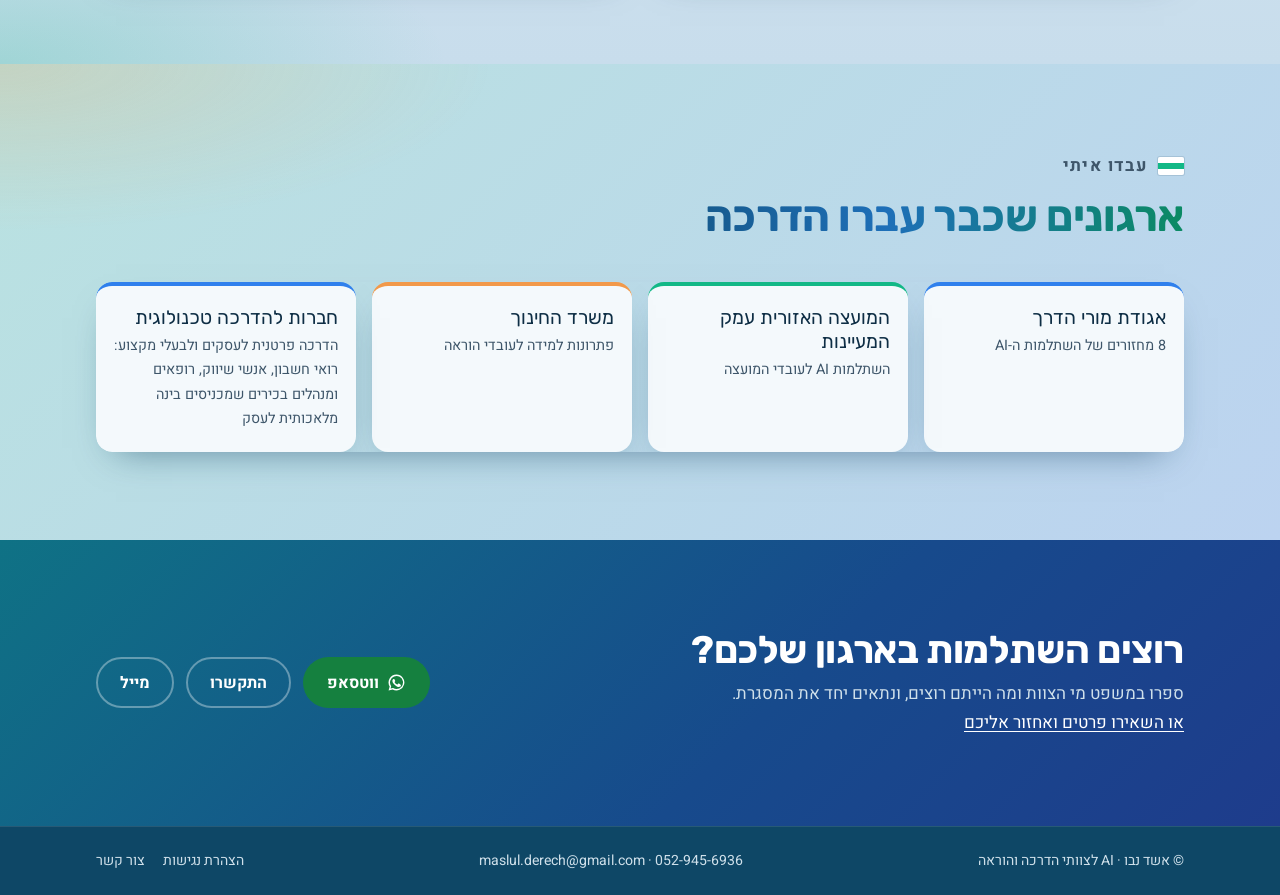
==== commit 25274816: "Home: closing CTA (WhatsApp/call/email) and tappable footer contacts Co-Authored-By: Claude Opus 5.5" ====
--- a/index.html
+++ b/index.html
@@ -24,7 +24,7 @@
 <link rel="preconnect" href="https://fonts.googleapis.com">
 <link rel="preconnect" href="https://fonts.gstatic.com" crossorigin>
 <link rel="stylesheet" href="https://fonts.googleapis.com/css2?family=Rubik:wght@500;700&family=Heebo:wght@400;500;600;700&family=IBM+Plex+Mono:wght@500&display=swap">
-<link rel="stylesheet" href="style.css?v=15">
+<link rel="stylesheet" href="style.css?v=16">
 </head>
 <body>
 <a class="skip-link" href="#main">דילוג לתוכן</a>
@@ -79,8 +79,12 @@
     <li><b>חברות להדרכה טכנולוגית</b><span>הדרכה פרטנית לעסקים ולבעלי מקצוע: רואי חשבון, אנשי שיווק, רופאים ומנהלים בכירים שמכניסים בינה מלאכותית לעסק</span></li>
   </ul>
 </div></section>
+<section class="cta"><div class="wrap">
+  <div class="txt"><h2>רוצים השתלמות בארגון שלכם?</h2><p>ספרו במשפט מי הצוות ומה הייתם רוצים, ונתאים יחד את המסגרת.<br><a href="contact.html">או השאירו פרטים ואחזור אליכם</a></p></div>
+  <div class="actions"><a class="btn btn-wa" href="https://wa.me/972529456936?text=%D7%94%D7%99%D7%99%20%D7%90%D7%A9%D7%93%2C%20%D7%90%D7%A9%D7%9E%D7%97%20%D7%9C%D7%A9%D7%9E%D7%95%D7%A2%20%D7%A2%D7%9C%20%D7%94%D7%94%D7%A9%D7%AA%D7%9C%D7%9E%D7%95%D7%99%D7%95%D7%AA" target="_blank" rel="noopener"><svg><use href="#i-wa"/></svg>ווטסאפ</a><a class="btn btn-ghost" href="tel:+972529456936">התקשרו</a><a class="btn btn-ghost" href="mailto:maslul.derech@gmail.com?subject=%D7%94%D7%A9%D7%AA%D7%9C%D7%9E%D7%95%D7%AA%20AI">מייל</a></div>
+</div></section>
 </main>
-<footer class="site"><div class="wrap"><span>© אשד נבו · AI לצוותי הדרכה והוראה</span><span>052-945-6936 · maslul.derech@gmail.com</span><nav aria-label="קישורים נוספים"><a href="accessibility.html">הצהרת נגישות</a><a href="contact.html">צור קשר</a></nav></div></footer>
+<footer class="site"><div class="wrap"><span>© אשד נבו · AI לצוותי הדרכה והוראה</span><span><a href="tel:+972529456936">052-945-6936</a> · <a href="mailto:maslul.derech@gmail.com">maslul.derech@gmail.com</a></span><nav aria-label="קישורים נוספים"><a href="accessibility.html">הצהרת נגישות</a><a href="contact.html">צור קשר</a></nav></div></footer>
 <a class="wa-float" href="https://wa.me/972529456936?text=%D7%94%D7%99%D7%99%20%D7%90%D7%A9%D7%93%2C%20%D7%90%D7%A9%D7%9E%D7%97%20%D7%9C%D7%A9%D7%9E%D7%95%D7%A2%20%D7%A2%D7%9C%20%D7%94%D7%94%D7%A9%D7%AA%D7%9C%D7%9E%D7%95%D7%99%D7%95%D7%AA" target="_blank" rel="noopener" aria-label="שליחת הודעה בווטסאפ"><svg><use href="#i-wa"/></svg></a>
 <script src="site.js?v=4"></script>
 <script data-goatcounter="https://maslul-ai.goatcounter.com/count" async src="https://gc.zgo.at/count.js"></script>
--- a/style.css
+++ b/style.css
@@ -186,6 +186,7 @@
 .cta .wrap{display:flex;flex-wrap:wrap;align-items:center;justify-content:space-between;gap:20px}
 .cta h2{font-size:clamp(1.6rem,3.6vw,2.4rem)}
 .cta p{color:var(--on-night-muted)}
+.cta p a{color:var(--on-night);text-decoration:underline;text-underline-offset:3px}
 .cta .txt{display:grid;gap:8px;min-width:0;flex:1 1 360px}
 
 footer.site{background:var(--night);color:var(--on-night-muted);font-size:.88rem;border-top:1px solid color-mix(in srgb,var(--on-night) 10%,transparent)}
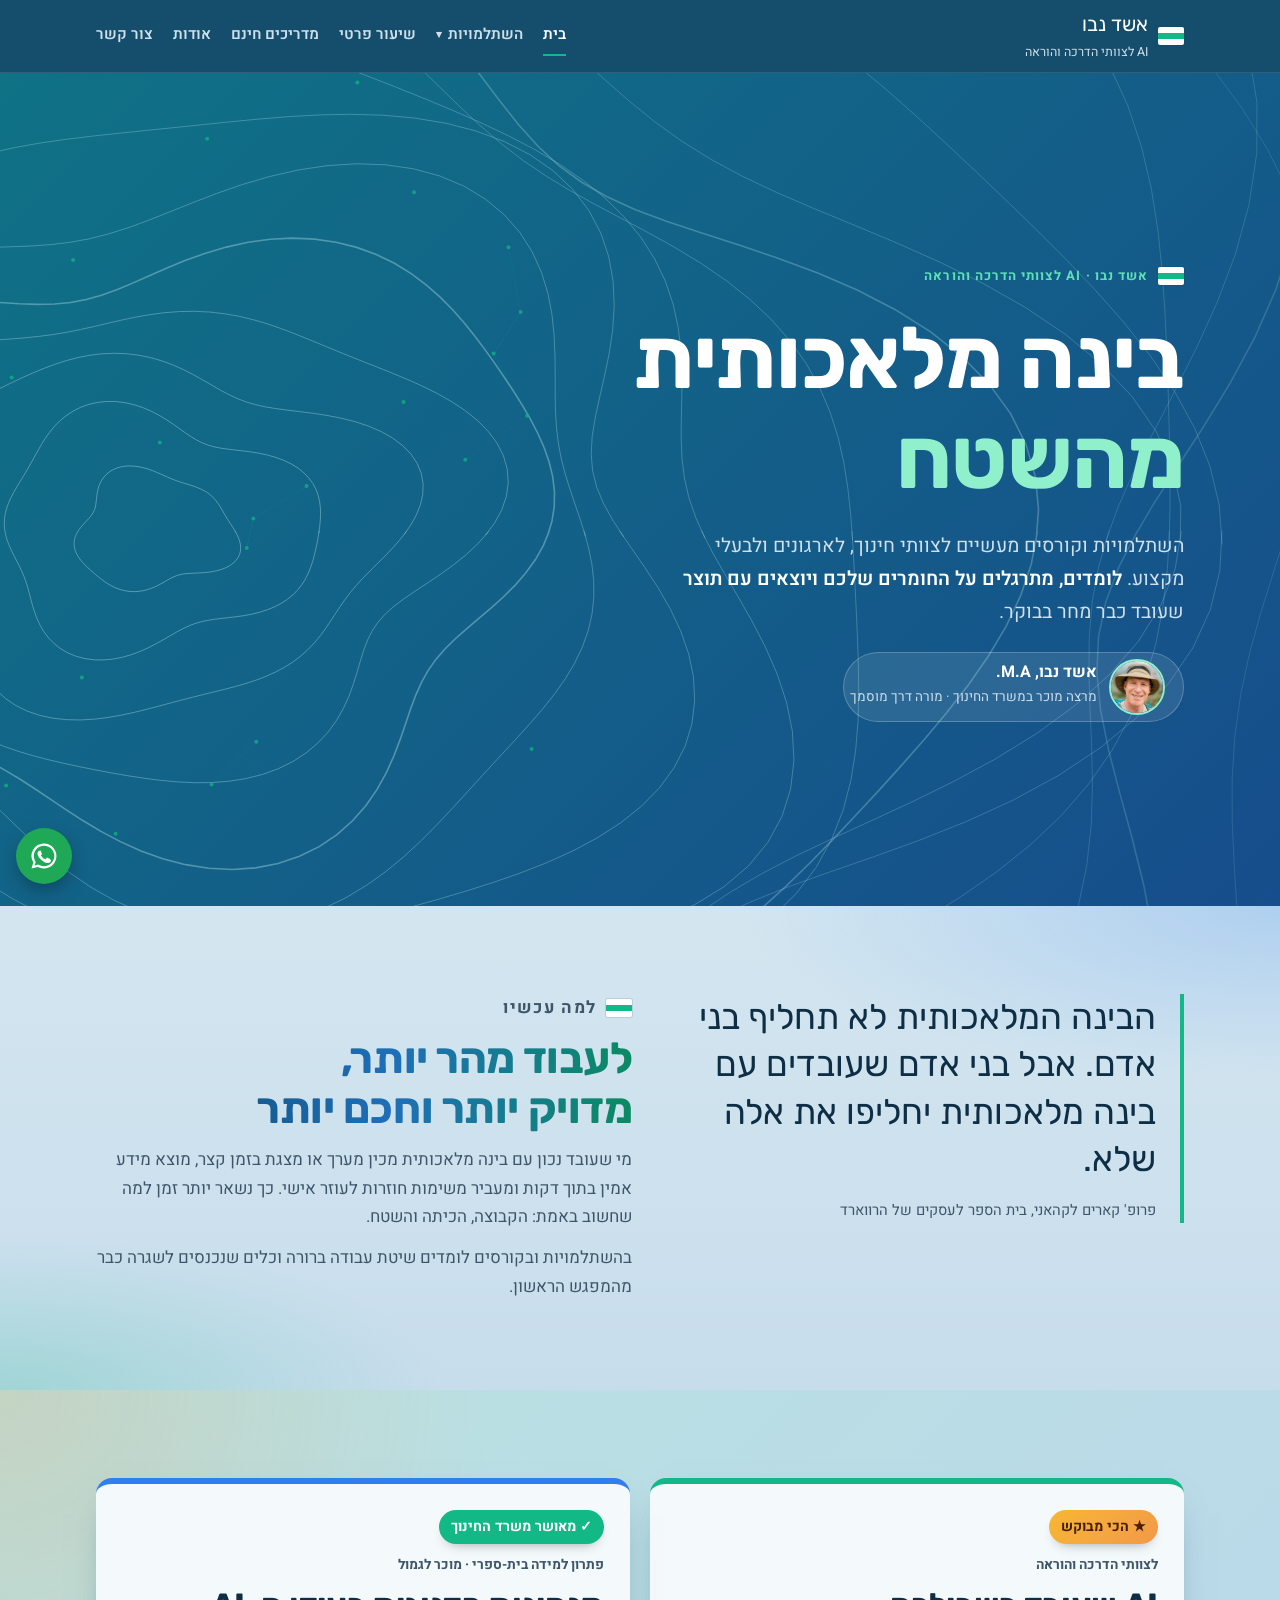
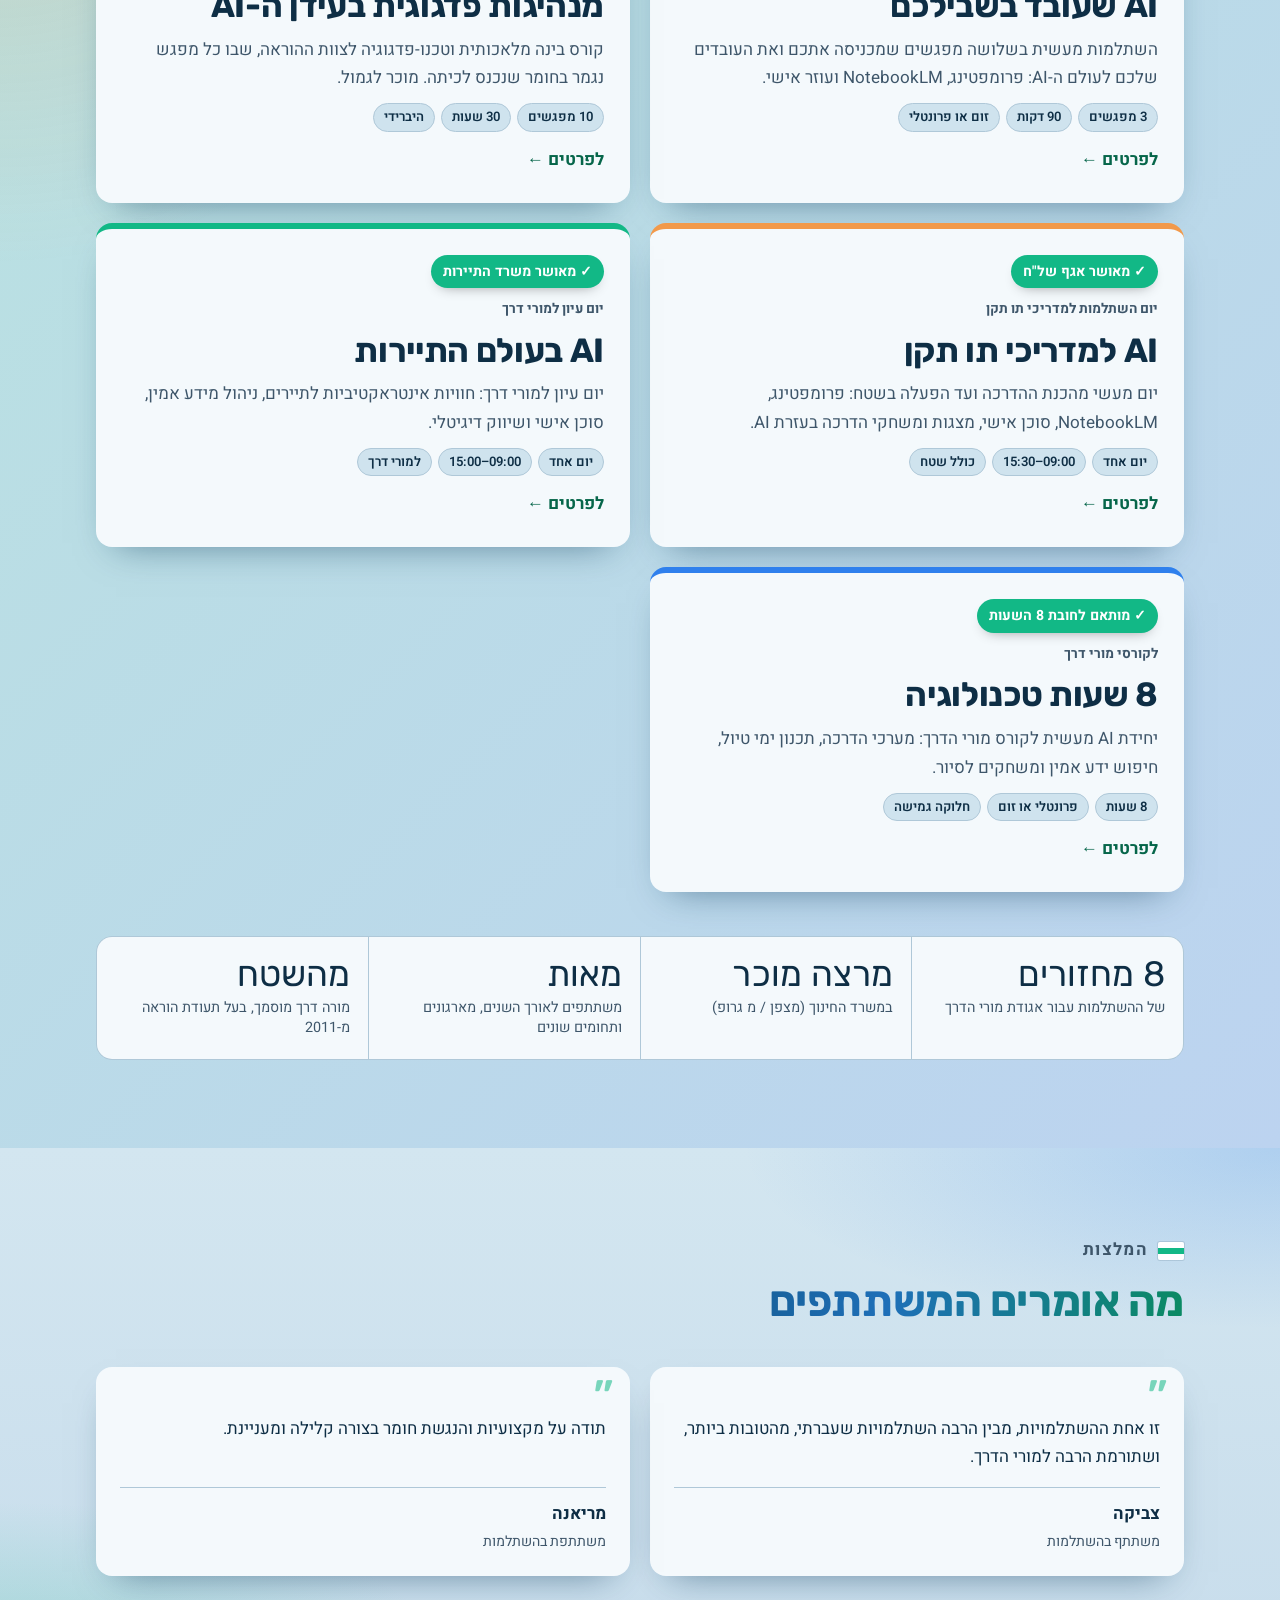
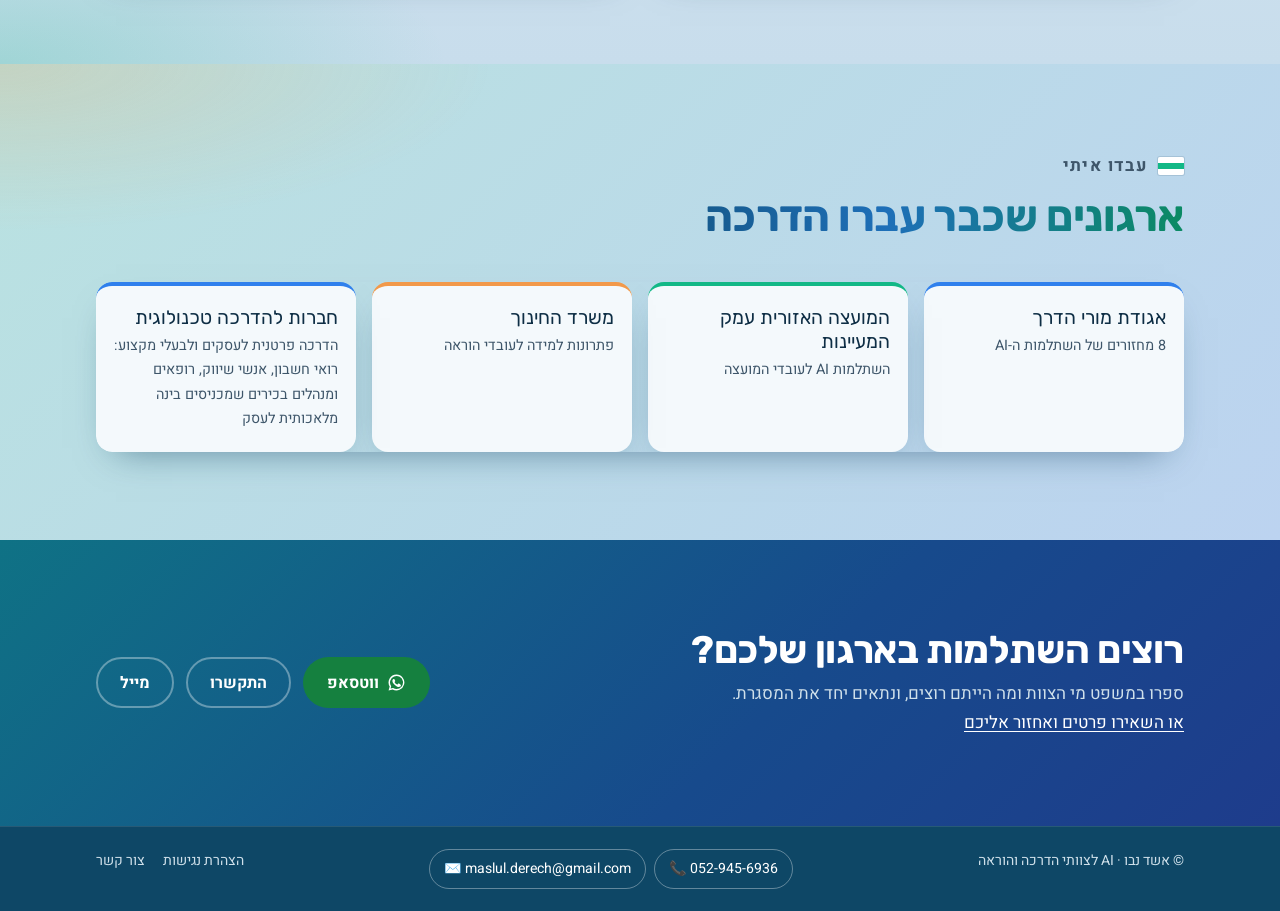
==== commit 4e260bc1: "Footer: phone and email as tappable buttons on all pages Co-Authored-By: Claude Opus 5.5 <noreply@an" ====
--- a/index.html
+++ b/index.html
@@ -24,7 +24,7 @@
 <link rel="preconnect" href="https://fonts.googleapis.com">
 <link rel="preconnect" href="https://fonts.gstatic.com" crossorigin>
 <link rel="stylesheet" href="https://fonts.googleapis.com/css2?family=Rubik:wght@500;700&family=Heebo:wght@400;500;600;700&family=IBM+Plex+Mono:wght@500&display=swap">
-<link rel="stylesheet" href="style.css?v=16">
+<link rel="stylesheet" href="style.css?v=17">
 </head>
 <body>
 <a class="skip-link" href="#main">דילוג לתוכן</a>
@@ -84,7 +84,7 @@
   <div class="actions"><a class="btn btn-wa" href="https://wa.me/972529456936?text=%D7%94%D7%99%D7%99%20%D7%90%D7%A9%D7%93%2C%20%D7%90%D7%A9%D7%9E%D7%97%20%D7%9C%D7%A9%D7%9E%D7%95%D7%A2%20%D7%A2%D7%9C%20%D7%94%D7%94%D7%A9%D7%AA%D7%9C%D7%9E%D7%95%D7%99%D7%95%D7%AA" target="_blank" rel="noopener"><svg><use href="#i-wa"/></svg>ווטסאפ</a><a class="btn btn-ghost" href="tel:+972529456936">התקשרו</a><a class="btn btn-ghost" href="mailto:maslul.derech@gmail.com?subject=%D7%94%D7%A9%D7%AA%D7%9C%D7%9E%D7%95%D7%AA%20AI">מייל</a></div>
 </div></section>
 </main>
-<footer class="site"><div class="wrap"><span>© אשד נבו · AI לצוותי הדרכה והוראה</span><span><a href="tel:+972529456936">052-945-6936</a> · <a href="mailto:maslul.derech@gmail.com">maslul.derech@gmail.com</a></span><nav aria-label="קישורים נוספים"><a href="accessibility.html">הצהרת נגישות</a><a href="contact.html">צור קשר</a></nav></div></footer>
+<footer class="site"><div class="wrap"><span>© אשד נבו · AI לצוותי הדרכה והוראה</span><span class="foot-contact"><a class="foot-btn" href="tel:+972529456936" aria-label="התקשרו: 052-945-6936">📞 052-945-6936</a><a class="foot-btn" href="mailto:maslul.derech@gmail.com" aria-label="שליחת מייל">✉️ maslul.derech@gmail.com</a></span><nav aria-label="קישורים נוספים"><a href="accessibility.html">הצהרת נגישות</a><a href="contact.html">צור קשר</a></nav></div></footer>
 <a class="wa-float" href="https://wa.me/972529456936?text=%D7%94%D7%99%D7%99%20%D7%90%D7%A9%D7%93%2C%20%D7%90%D7%A9%D7%9E%D7%97%20%D7%9C%D7%A9%D7%9E%D7%95%D7%A2%20%D7%A2%D7%9C%20%D7%94%D7%94%D7%A9%D7%AA%D7%9C%D7%9E%D7%95%D7%99%D7%95%D7%AA" target="_blank" rel="noopener" aria-label="שליחת הודעה בווטסאפ"><svg><use href="#i-wa"/></svg></a>
 <script src="site.js?v=4"></script>
 <script data-goatcounter="https://maslul-ai.goatcounter.com/count" async src="https://gc.zgo.at/count.js"></script>
--- a/style.css
+++ b/style.css
@@ -194,6 +194,9 @@
 footer.site nav{display:flex;flex-wrap:wrap;gap:6px 18px}
 footer.site a{text-decoration:none}
 footer.site a:hover{color:var(--on-night)}
+footer.site .foot-contact{display:flex;flex-wrap:wrap;gap:8px}
+footer.site .foot-btn{display:inline-flex;align-items:center;gap:6px;padding:7px 14px;border-radius:999px;border:1px solid color-mix(in srgb,var(--on-night) 35%,transparent);color:var(--on-night);direction:ltr;unicode-bidi:isolate}
+footer.site .foot-btn:hover{background:color-mix(in srgb,var(--on-night) 12%,transparent)}
 
 .wa-float{position:fixed;left:calc(16px + env(safe-area-inset-left,0px));bottom:calc(16px + env(safe-area-inset-bottom,0px));z-index:35;width:56px;height:56px;border-radius:50%;background:var(--wa);color:#fff;display:none;place-items:center;box-shadow:0 8px 22px -6px rgba(0,0,0,.45)}
 .wa-float svg{width:30px;height:30px}
